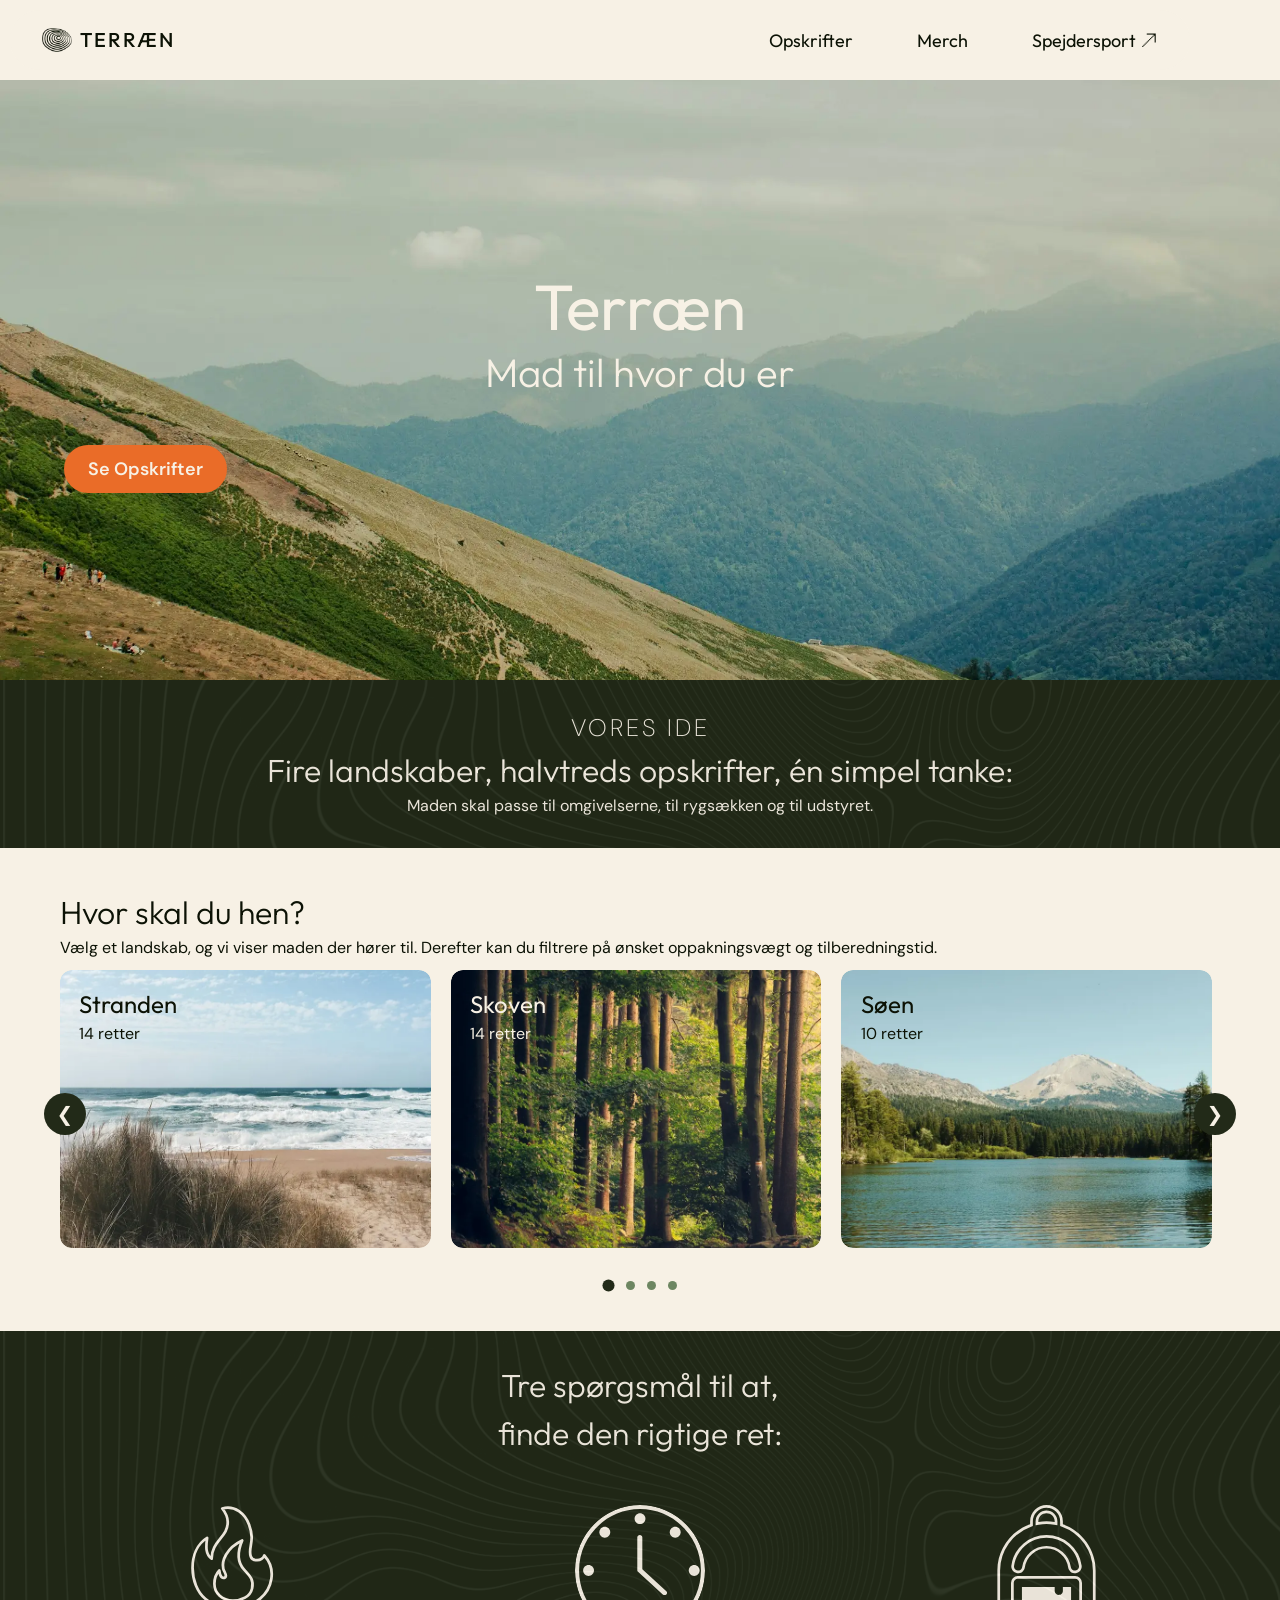
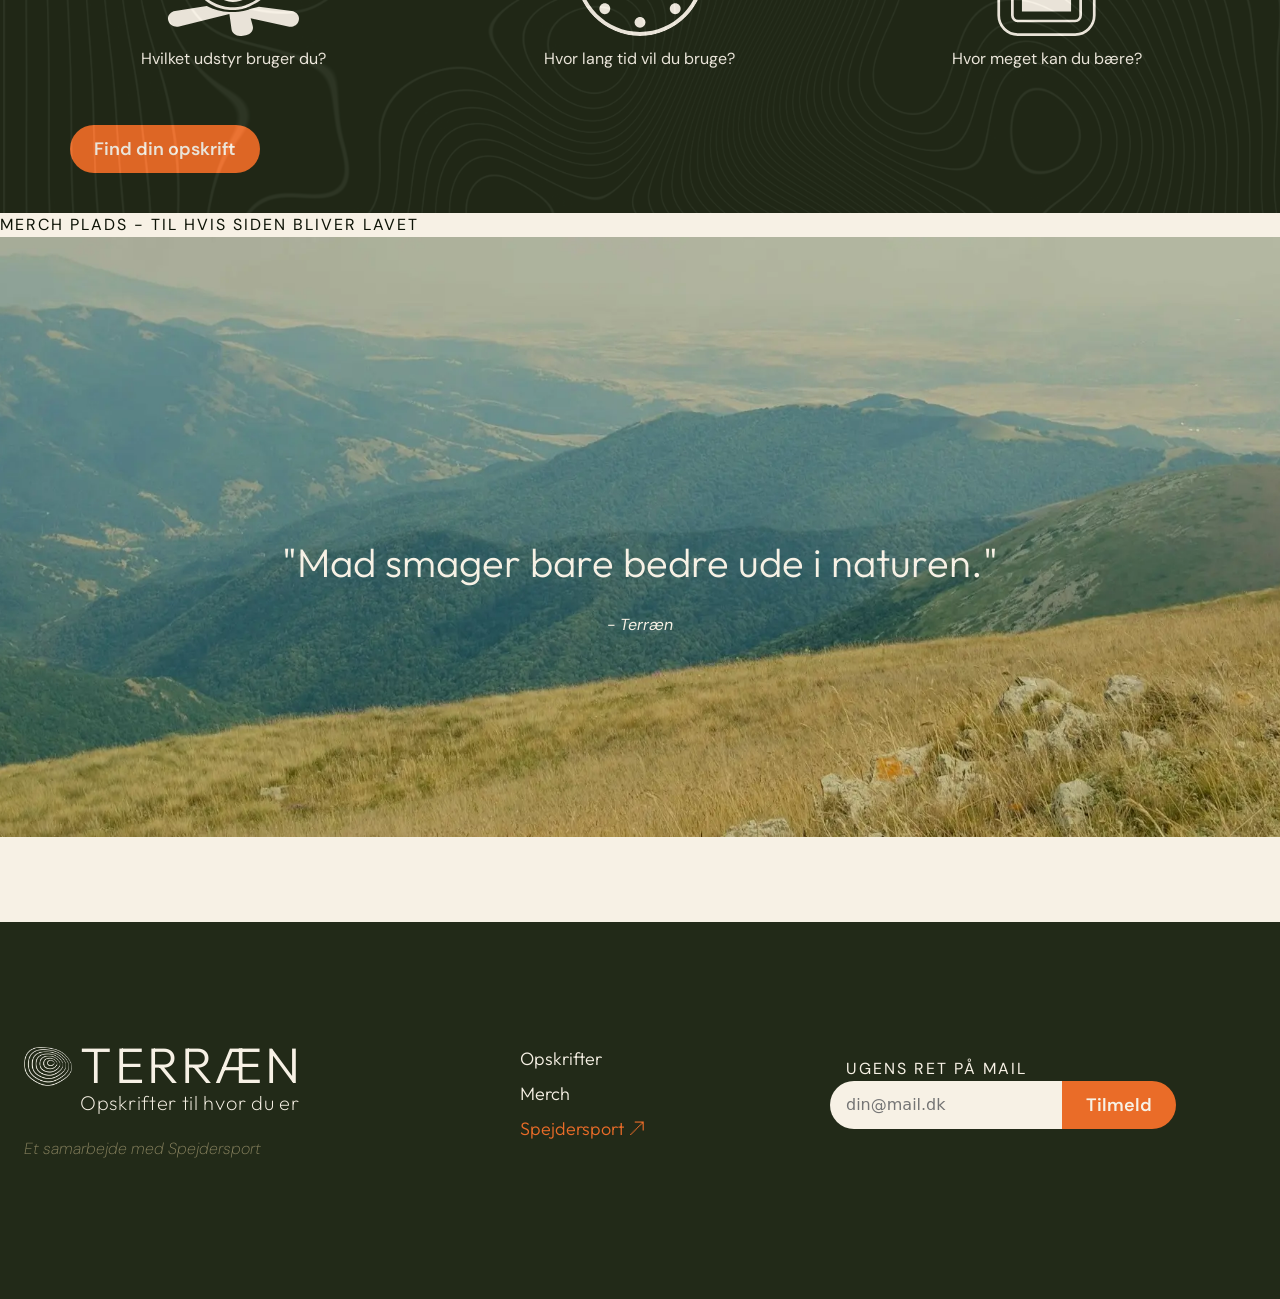
==== index.html @ 35244005 "Merge remote-tracking branch 'upstream/index_johanne' into hele-siden # Conflicts: #	index.html" ====
<!doctype html>
<html lang="da">
  <head>
    <meta charset="UTF-8" />
    <meta name="viewport" content="width=device-width, initial-scale=1.0" />
    <link rel="preconnect" href="https://fonts.googleapis.com" />
    <link rel="preconnect" href="https://fonts.gstatic.com" crossorigin />
    <link href="https://fonts.googleapis.com/css2?family=DM+Sans:ital,opsz,wght@0,9..40,100..1000;1,9..40,100..1000&family=Outfit:wght@100..900&display=swap" rel="stylesheet" />
    <link rel="stylesheet" href="css/custom.css" />
    <link rel="stylesheet" href="css/general.css" />
    <link rel="stylesheet" href="css/index.css" />
    <meta name="robots" content="noindex, nofollow" />
    <link rel="apple-touch-icon" sizes="180x180" href="favicon/apple-touch-icon.png" />
    <link rel="icon" type="image/png" sizes="32x32" href="favicon/favicon-32x32.png" />
    <link rel="icon" type="image/png" sizes="16x16" href="favicon/favicon-16x16.png" />
    <link rel="manifest" href="favicon/site.webmanifest" />
    <script src="js/generel.js" defer></script>
    <script src="js/index.js" defer></script>
    <title>Forside</title>
  </head>

  <body>
    <header>
      <nav class="headernav">
        <a href="/" class="logo">
          <img src="imgs/logo-sort.webp" alt="Logo for Terræn, en bølget spiral inspireret af et topografisk kort." />
          <p class="logo-txt">Terræn</p>
        </a>
        <button class="menuikon" aria-label="Åben mobil menu">
          <span class="toplinje"></span>
          <span class="midterlinje"></span>
          <span class="bundlinje"></span>
        </button>
        <ul class="headermenu">
          <li><span class="line"></span></li>
          <li><a class="navlink" href="productlist.html">Opskrifter</a></li>
          <li><span class="line"></span></li>
          <li><a class="navlink" href="merch.html">Merch</a></li>
          <li><span class="line"></span></li>
          <li><a class="navlink p-btm" href="https://www.spejdersport.dk/" target="_blank">Spejdersport &#129125;</a></li>
        </ul>
      </nav>
    </header>
    <main>
        <section class="hero">
            <img src="imgs/hero.webp" alt="Et billede af en masse bjerge">
            <div class="hero_text">
                <h1>Terræn</h1>
                <h2>Mad til hvor du er</h2>
                <a href="/" class="cta-btn">Se Opskrifter</a>
            </div>
        </section>

        <div class="our_idea">
            <img class="detail" src="imgs/image_61.svg" alt="et buende mønster oven på grøn farve">
            <p class="caps_thin ide">Vores ide</p>
            <h3>Fire landskaber, halvtreds opskrifter, én simpel tanke:</h3>
            <p>Maden skal passe til omgivelserne, til rygsækken og til udstyret.</p>
        </div>
        <section class="gallery_section">
            <h3>Hvor skal du hen?</h3>
            <p>Vælg et landskab, og vi viser maden der hører til. Derefter kan du filtrere på ønsket oppakningsvægt og
                tilberedningstid.
            </p>
            <div class="gallery_wrapper">
                <button class="gallery_arrow prev" aria-label="Scroll til forrige billeder">&#10094</button>
                <div class="gallery_track" id="galleryTrack">
                    <article class="gallery_card">
                        <div class="gallery_image_wrap">
                            <img src="imgs/beach.webp"
                                alt="Et billede af en sand banke med marehalm, og havet i baggrunden">
                            <div class="gallery_overlay hover beach">
                                <h4>Stranden</h4>
                                <p>14 retter <i class="right arrow"></i></p>
                                <div class="hover_text">
                                    <p>tekst der skal "poppe op"</p>
                                </div>
                            </div>
                        </div>
                    </article>

                    <article class="gallery_card">
                        <div class="gallery_image_wrap">
                            <img src="imgs/forest.webp" alt="Et billede af en lysning i en løvtæt skov">
                            <div class="gallery_overlay hover forest">
                                <h4>Skoven</h4>
                                <p>14 retter <i class="right arrow"></i></p>
                                <div class="hover_text">
                                    <p>tekst der skal "poppe op"</p>
                                </div>

                            </div>
                        </div>
                    </article>

                    <article class="gallery_card">
                        <div class="gallery_image_wrap">
                            <img src="imgs/lake.webp"
                                alt="Et billede af en sø med skov og bjerge på den modsatte søbred">
                            <div class="gallery_overlay hover">
                                <h4>Søen</h4>
                                <p>10 retter <i class="right arrow"></i></p>
                                <div class="hover_text">
                                    <p>Ro ved vandet. Morgenmad, rejer og søde stunder.</p>
                                </div>
                            </div>
                        </div>
                    </article>

                    <article class="gallery_card">
                        <div class="gallery_image_wrap">
                            <img src="imgs/mountain.webp"
                                alt="Et billede af forskellige bjergrygge og lavthængende skyer">
                            <div class="gallery_overlay hover">
                                <h4>Bjergene</h4>
                                <p class="light">14 retter <i class="right arrow"></i></p>
                                <div class="hover_text">
                                    <p>Adrenelin i højderne. Mad med god energi.</p>
                                </div>
                            </div>
                        </div>
                    </article>

                </div>
                <button class="gallery_arrow next" aria-label="Scroll til næste billede">&#10095</button>
            </div>
            <div class="gallery_dots" id="galleryDots">
                <button class="dot active" aria-label="Første position"></button>
                <button class="dot" aria-label="Anden position"></button>
                <button class="dot" aria-label="Tredje position"></button>
                <button class="dot" aria-label="Fjerde position"></button>
            </div>
        </section>

        <div class="our_idea">
            <img class="detail" src="imgs/image_61.svg" alt="et buende mønster oven på grøn farve">
            <h3>Tre spørgsmål til at,</h3>
            <h3>finde den rigtige ret:</h3>
            <div class="q_icons">
                <div>
                    <img src="imgs/fire_symbol.svg" alt="Et ikon der ligner et bål">
                    <p>Hvilket udstyr bruger du?</p>
                </div>
                <div>
                    <img src="imgs/clock_symbol.svg" alt="Et ikon der ligner et vægur">
                    <p>Hvor lang tid vil du bruge?</p>
                </div>
                <div>
                    <img src="imgs/backpack_symbol.svg" alt="Et ikon der ligner en rygsæk">
                    <p>Hvor meget kan du bære?</p>
                </div>
            </div>
            <a href="/" class="cta-btn qa">Find din opskrift</a>
        </div>
        <p class="caps">Merch plads - til hvis siden bliver lavet</p>

        <div class="citat">
            <img src="imgs/banner.webp" alt="Et billede af en bjergryg i front med flere bjergrygge i baggrunden">
            <h2>"Mad smager bare bedre ude i naturen."</h2>
            <p>- <i>Terræn</i></p>
        </div>


    </main>

    <footer>
      <nav class="footernav">
        <div class="logo">
          <img src="imgs/logo-hvid.webp" alt="Logo for Terræn, en bølget spiral inspireret af et topografisk kort." />
          <div class="logo-txt-box">
            <p class="footerlogo">Terræn</p>
            <p class="logo-txt">Opskrifter til hvor du er</p>
          </div>
          <p class="samarbejde">Et samarbejde med Spejdersport</p>
        </div>
        <ul class="footermenu">
          <li><a class="navlink" href="productlist.html">Opskrifter</a></li>
          <li><a class="navlink" href="merch.html">Merch</a></li>
          <li><a class="navlink" id="orange" href="https://www.spejdersport.dk/" target="_blank">Spejdersport &#129125;</a></li>
        </ul>
        <div class="nyhedsbrev">
          <p class="caps">Ugens ret på mail</p>
          <div class="tilmeld"><input type="email" placeholder="din@mail.dk" /><a class="cta-btn" href="#">Tilmeld</a></div>
        </div>
      </nav>
    </footer>
  </body>
</html>
---- css/custom.css ----
:root {
  --color-black: #000;
  --color-white: #fff;
  --color-light: #f7f1e5;
  --color-light300: rgba(180, 168, 125, 1);
  --color-green400: #4a6c40;
  --color-green700: #222a18;
  --color-green900: #0c1205;
  --color-orange: #ea6c28;
}
---- css/general.css ----
/**************************CSS Reset**************************/
*,
::before,
::after {
  box-sizing: border-box;
  margin: 0;
  padding: 0;
}

html {
  interpolate-size: allow-keywords;
  font-family: system-ui, sans-serif;
  line-height: 1.5;
  -webkit-font-smoothing: antialiased;
}

h1,
h2 {
  line-height: 1.25;
}

p,
li {
  text-wrap: pretty;
}

img,
svg {
  display: block;
  width: 100%;
  height: auto;
}

label {
  display: block;
}

input,
button,
textarea,
select {
  font: inherit;
  color: inherit;
  background-color: transparent;
  font-size: max(1em, 16px);
}

textarea {
  resize: none;
  min-height: 4lh;
}

legend {
  padding: 0;
}

select,
::picker(select) {
  appearance: base-select;
}
/************************ Fonts ****************************/
body {
  background-color: var(--color-light);
  color: var(--color-green900);
}
h1 {
  font-family: "Outfit";
  font-size: 64px;
  font-weight: 400;
}
h1.mobil {
  font-size: 48px;
}
h2 {
  font-family: "Outfit";
  font-size: 40px;
  font-weight: 300;
}
h2.mobil {
  font-size: 36px;
}
h3 {
  font-family: "Outfit";
  font-size: 32px;
  font-weight: 300;
}
h3.mobil {
  font-size: 24px;
}
h4 {
  font-family: "Outfit";
  font-size: 24px;
  font-weight: 400;
}
h4.mobil {
  font-size: 20px;
}
p {
  font-family: "DM Sans";
  font-size: 16px;
  font-weight: 400;
}
p.caps {
  text-transform: uppercase;
  letter-spacing: 2px;
}
p.caps_thin {
  text-transform: uppercase;
  font-weight: 200;
  letter-spacing: 3px;
}
p.logo-txt {
  font-family: "Outfit";
  font-size: 20px;
  font-weight: 500;
  text-transform: uppercase;
  letter-spacing: 2px;
}
a {
  font-family: "DM Sans";
  font-weight: 400;
  text-decoration: none;
  color: var(--color-green900);
}
a.cta-btn,
.btn {
  font-size: 18px;
  font-weight: 600;
}
a.navlink {
  font-family: "Outfit";
  font-size: 18px;
}
#orange {
  color: var(--color-orange);
}
p.footerlogo {
  font-family: "Outfit";
  font-size: 50px;
  font-weight: 300;
  text-transform: uppercase;
  letter-spacing: 3px;
  color: var(--color-light);
}
/****************************Button**************************/
.cta-btn {
  display: block;
  background-color: var(--color-orange);
  width: fit-content;
  height: 48px;
  align-content: center;
  padding-inline: 1.5rem;
  border-radius: 100px;
  color: var(--color-light);
}
.cta-btn:hover {
  background-color: var(--color-green900);
}
button {
  border: none;
}
/********************* Header & Footer ******************************/
#visiting {
  font-weight: 600;
  text-decoration: underline;
}
header {
  position: sticky;
  max-width: 1200px;
  width: 100%;
  justify-self: center;
  z-index: 99;
}
.headernav {
  display: flex;
  position: relative;
  height: 60px;
  align-items: center;
  justify-content: space-between;
  background-color: var(--color-light);
  border-radius: 500px;
  padding-inline: 1rem;
  margin: 10px;
  z-index: 99;
}
.logo {
  display: flex;
  align-items: center;
  gap: 8px;
  padding: 1rem;
  z-index: 98;
  img {
    max-width: 30px;
  }
}
.menuikon {
  padding: 1rem;
  cursor: pointer;
  z-index: 98;
}
.toplinje,
.midterlinje,
.bundlinje {
  display: block;
  width: 24px;
  height: 3px;
  margin-block: 4px;
  border-radius: 5px;
  background-color: var(--color-green900);
  transition:
    0.4s ease-out,
    color linear 0.01s;
}
.headermenu {
  list-style: none;
  display: none;
}
/* Menu Åben */
.menuikon.menuopen .toplinje {
  transform: rotate(135deg) translate(3px, -3px);
}
.menuikon.menuopen .midterlinje {
  animation: midrotation 0.3s ease-out forwards;
}
@keyframes midrotation {
  0% {
    transform: rotate(0);
  }
  50% {
    opacity: 0.5;
    display: none;
  }
  99% {
    opacity: 0;
    transform: rotate(145deg);
  }
  100% {
    display: none;
  }
}
.menuikon.menuopen .bundlinje {
  transform: rotate(225deg) translate(2px, 2px);
}
.headermenu.menuopen {
  position: absolute;
  top: 30px;
  left: 0;
  display: grid;
  background-color: var(--color-light);
  padding: 30px 0 0 0;
  width: 100%;
  padding: 3rem 1rem 1rem;
  border-bottom-left-radius: 30px;
  border-bottom-right-radius: 30px;
  .line {
    display: block;
    height: 1px;
    width: 100%;
    background-color: var(--color-light300);
  }
  a {
    display: block;
    padding: 1rem;
  }
  a.p-btm {
    padding-bottom: 200px;
  }
}
.line {
  display: none;
}
/* Footer ***************************************************/
footer {
  width: 100%;
  justify-items: center;
  background-color: var(--color-green700);
  padding-block: 65px 85px;
  margin-top: 85px;
  p.caps {
    width: 290px;
    letter-spacing: 6%;
    margin-inline: 1rem;
  }
}
.footernav {
  display: flex;
  flex-wrap: wrap;
  column-gap: 3rem;
  color: var(--color-light);
  row-gap: 3rem;
  justify-content: center;
  max-width: 1200px;
  .logo {
    position: relative;
    align-items: start;
    width: fit-content;
    max-width: 287px;
    width: 100%;
    padding: 0;
    margin: 0 1.5rem 3.5rem;
    img {
      max-width: 48px;
      margin-top: 20px;
    }
    p.samarbejde {
      position: absolute;
      top: 110px;
      font-style: italic;
      color: var(--color-light300);
      font-weight: 200;
      letter-spacing: 11%;
      opacity: 0.7;
    }
  }
}
.logo-txt-box {
  display: grid;
  p.logo-txt {
    line-height: 1px;
    font-size: 20px;
    font-weight: 200;
    text-transform: none;
    letter-spacing: 0.7px;
  }
}
.footermenu {
  list-style: none;
  padding-inline: 1.5rem;
  align-content: center;
  width: 320px;
  a.navlink {
    display: block;
    color: var(--color-light);
    font-weight: 300;
    padding-block: 0.25rem;
  }
}
.nyhedsbrev {
  color: var(--color-light);
  width: 100%;
  justify-items: center;
  align-content: center;
}
.tilmeld {
  display: flex;
  input {
    border: none;
    color: var(--color-green900);
    background-color: var(--color-light);
    padding: 0.5rem 1rem;
    border-top-left-radius: 50px;
    border-bottom-left-radius: 50px;
  }
  input:focus-visible {
    outline: none;
  }
  a.cta-btn {
    border-top-left-radius: 0;
    border-bottom-left-radius: 0;
  }
}
/* Desktop */
@media (min-width: 600px) {
  .footernav {
    row-gap: 5rem;
  }
  .footermenu,
  .nyhedsbrev {
    width: fit-content;
  }
  .nyhedsbrev {
    margin-right: 1.5rem;
  }
}
@media (min-width: 845px) {
  .menuikon {
    display: none;
  }
  .headermenu {
    display: flex;
    gap: 2rem;
    padding-right: 1rem;
  }
}
@media (min-width: 948px) {
  footer {
    padding-block: 105px 140px;
  }
  .footernav {
    column-gap: 0;
    justify-content: space-between;
    width: 100%;
  }
}
---- css/index.css ----
/*
Mini guide, bare slet dette hvis det er irrelevant for dig

Farve variabler:
Eggwhite: var(--color-light);  (Den vi bruger som hvid)
Grøn: var(--color-green400);
Mørkegrøn: var(--color-green700);
Sortgrøn: var(--color-green900);  (Den vi bruger som sort)
CTA-Orange: var(--color-orange);

Just in case;
Hvid: var(--color-white);
Sort: var(--color-black);
*/
/* -------------------------------------------------------------- */

/* Generelt (mobile) */
.hero {
  position: relative;
  width: 100%;
  height: 600px;
  overflow: hidden;
}
.hero img {
  width: 100%;
  height: 100%;
  object-fit: cover;
  display: block;
}
.hero_text {
  position: absolute;
  top: 50%;
  left: 50%;
  transform: translate(-50%, -50%);
  text-align: center;
  place-items: center;
  color: var(--color-light);
  width: 90%;
  h2 {
    margin-bottom: 3rem;
  }
}

.our_idea {
  position: relative;
  overflow: hidden;
  background-color: var(--color-green700);
  color: var(--color-light);
  text-align: center;
  padding: 30px 70px;
  place-items: center;
  h3 {
    z-index: 3;
  }
  p {
    z-index: 3;
  }
}
.detail {
  position: absolute;
  width: 100%;
  object-fit: cover;
  opacity: 11%;
  inset: 0;
  pointer-events: none;
  z-index: 0;
}
/* .arrow {
  border: solid var(--color-green900);
  border-width: 0 3px 3px 0;
  display: inline-block;
  padding: 3px;
}
.right {
  transform: rotate(-45deg);
  -webkit-transform: rotate(-45deg);
} */
.q_icons {
  display: grid;
  grid-template-columns: 1fr 1fr 1fr;
  gap: 20px;
  padding-top: 3rem;
  padding-bottom: 3.4rem;
  /* align-items: center; */
  img {
    width: 60%;
    margin-inline: auto;
    margin-bottom: 7px;
  }
}
.qa {
  margin-bottom: 10px;
}

.ide {
  font-size: 24px;
}
.citat {
  position: relative;
  height: 600px;
}
.citat img {
  width: 100%;
  height: 100%;
  object-fit: cover;
}
.citat h2,
.citat p {
  position: absolute;
  left: 50%;
  transform: translateX(-50%);
  width: 80%;
  color: var(--color-light);
  text-align: center;
  z-index: 1;
}
.citat h2 {
  bottom: 230px;
}
.citat p {
  bottom: 180px;
}
.hover_text {
  margin-top: 160px;
  padding-block: 10px;
  padding-left: 8px;
  background-color: rgba(128, 128, 128, 0.75);
  color: var(--color-light);
}
/* Galleri banner */
.gallery_section {
  max-width: 1200px;
  margin: 0 auto;
  padding: 40px 20px;
}
.gallery_wrapper {
  position: relative;
  display: flex;
  align-items: center;
}
.gallery_track {
  display: flex;
  gap: 20px;
  overflow-x: auto; /*tilføjer en relativt simpel horisontal scrollbar til hvis man har en række af ting man vil bladre igennem*/
  scroll-behavior: smooth; /*gør så det ikke bare hopper fra billede til billede*/
  scroll-snap-type: x mandatory; /*x - effekten sidder på x-aksen. mandatory - bevæger sig automatisk til et "snap point" efter scroll er færdig udført*/
  scrollbar-width: none; /*gemmer scrollbaren, men funktionen er stadig brugbar*/
  width: 100%;
  padding: 10px 4px 20px;
}
.gallery_track::-webkit-scrollbar {
  display: none;
}
.gallery_card {
  flex: 0 0 calc((100% - 40px) / 3); /*bruges til at bestemme om et flex'et item kan vokse eller mindskes i en flex container - brugbart til karuseller der viser flere billeder på én gang*/
  min-width: 0;
  position: relative;
  scroll-snap-align: start;
  overflow: hidden;
  border-radius: 12px;
}
.gallery_card img {
  display: block;
  width: 100%;
  aspect-ratio: 4/3;
  object-fit: cover;
  transition: transform 0.3s ease;
}
.gallery_image_wrap {
  position: relative;
  overflow: hidden;
  border-radius: 12px;
}
.gallery_overlay {
  position: absolute;
  display: flex;
  flex-direction: column;
  justify-content: flex-start;
  padding: 1rem 1.2rem;
  color: var(--color-green900);
  z-index: 1;
  inset: 0;
}
.gallery_overlay.forest {
  color: var(--color-light);
}
/* .light {
  color: var(--color-light);
} */
.gallery_arrow {
  display: grid;
  place-items: center;
  position: absolute;
  z-index: 2;
  top: 50%;
  transform: translateY(-50%);
  width: 42px;
  height: 42px;
  border: none;
  border-radius: 50%;
  background-color: var(--color-green700);
  color: var(--color-light);
  font-size: 20px;
  cursor: pointer;
}
.gallery_arrow:hover {
  background-color: var(--color-green900);
}
.gallery_arrow.prev {
  left: -16px;
}
.gallery_arrow.next {
  right: -16px;
}
.gallery_arrow:focus-visible {
  outline: 3px solid var(--color-green700);
  outline-offset: 3px;
}
.gallery_dots {
  display: flex;
  justify-content: center;
  align-items: center;
  gap: 12px;
  margin-top: 12px;
}
.gallery_dots .dot {
  width: 9px;
  height: 9px;
  padding: 0;
  opacity: 0.8;
  border: none;
  border-radius: 50%;
  background: var(--color-green400);
  cursor: pointer;
  transition:
    background 0.3s ease,
    transform 0.3s ease;
}
.gallery_dots .dot.active {
  background: var(--color-green700);
  transform: scale(1.1);
  opacity: 1;
  height: 11px;
  width: 11px;
}
.gallery_dots .dot:hover {
  background: var(--color-green900);
}

@media (max-width: 800px) {
  .gallery_card {
    flex: 0 0 100%;
  }
  .gallery_arrow {
    width: 36px;
    height: 36px;
  }
}

/* Desktop */
@media (min-width: 800px) {
  .citat h2,
  .citat p {
    position: absolute;
    left: 50%;
    transform: translateX(-50%);
    color: var(--color-light);
    text-align: center;
    z-index: 1;
  }
  .citat h2 {
    bottom: 250px;
  }
  .citat p {
    bottom: 200px;
  }
  .hover_text {
    visibility: hidden;
  }
  .gallery_card:hover img {
    transform: scale(1.02);
    filter: blur(1px) grayscale(50%) brightness(50%);
  }
  .gallery_card:hover {
    .hover_text {
      visibility: visible;
      margin-top: 30px;
      padding-left: 0%;
      background-color: rgba(128, 128, 128, 0);
    }
    .hover {
      color: var(--color-light);
    }
  }
  .q_icons {
    gap: 80px;
    img {
      width: 40%;
      margin-bottom: 11px;
    }
  }
  .detail {
    opacity: 5%;
    width: 120%;
  }
}
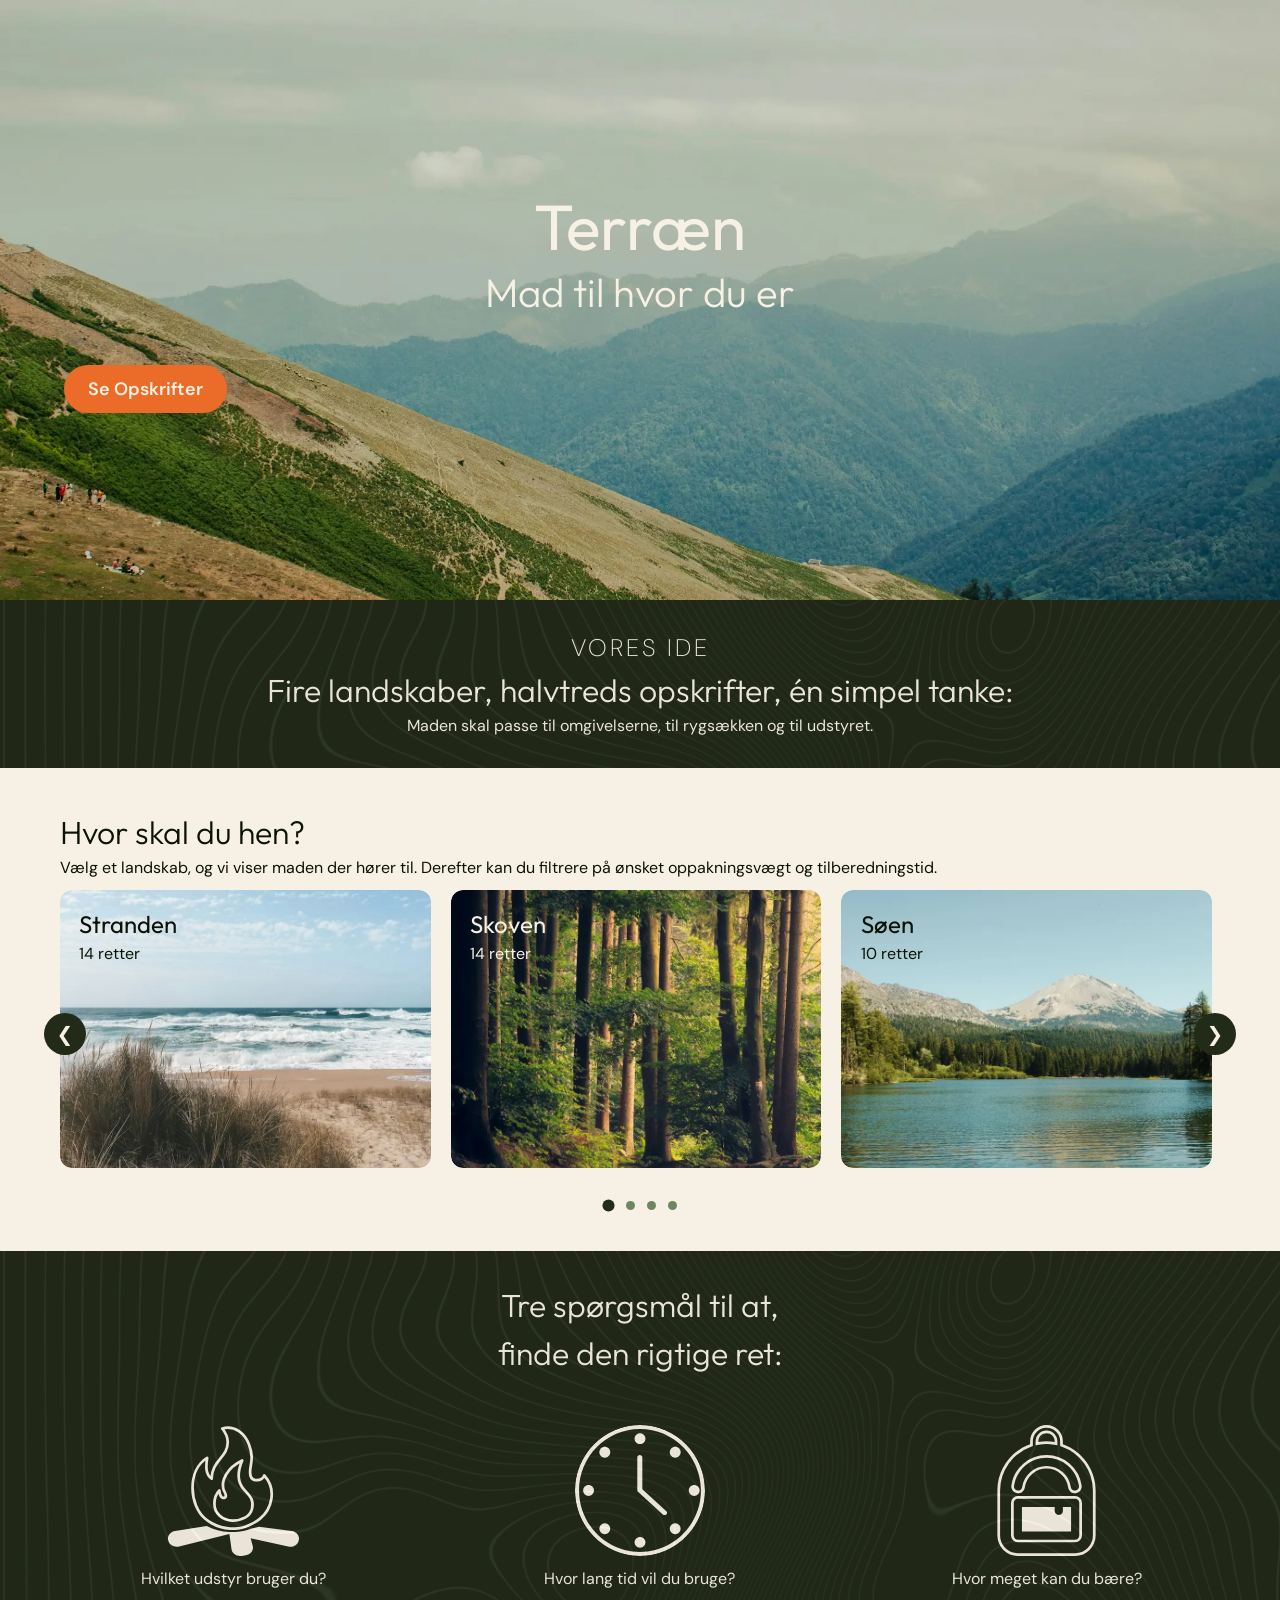
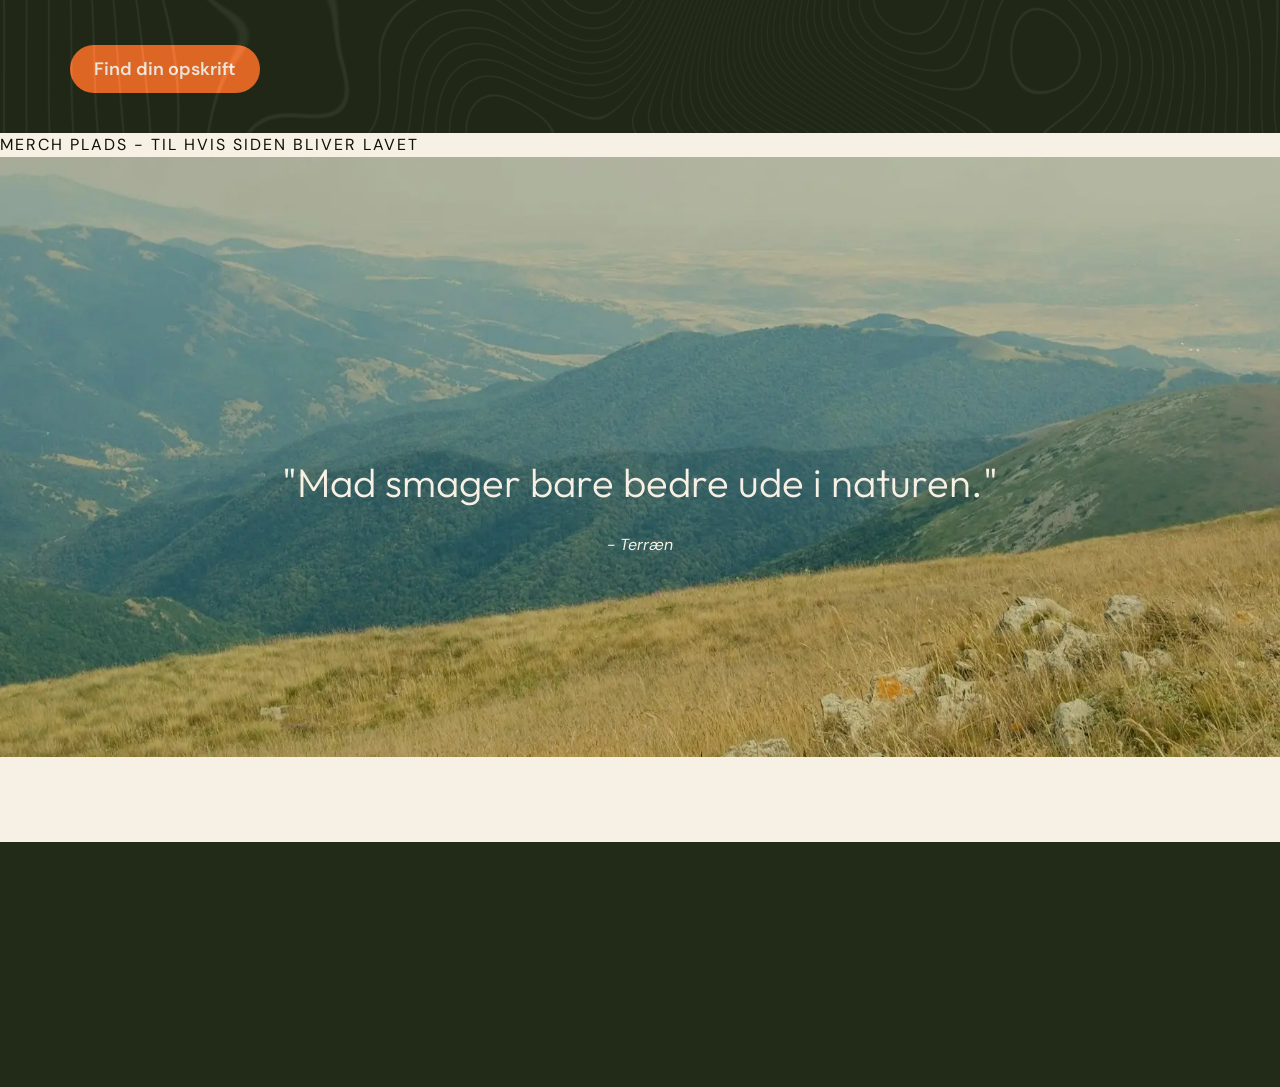
==== commit 0bab39ee: "Add cursor pointer to gallery cards and update hover text descriptions" ====
--- a/index.html
+++ b/index.html
@@ -1,46 +1,25 @@
-<!doctype html>
+<!DOCTYPE html>
 <html lang="da">
-  <head>
-    <meta charset="UTF-8" />
-    <meta name="viewport" content="width=device-width, initial-scale=1.0" />
-    <link rel="preconnect" href="https://fonts.googleapis.com" />
-    <link rel="preconnect" href="https://fonts.gstatic.com" crossorigin />
-    <link href="https://fonts.googleapis.com/css2?family=DM+Sans:ital,opsz,wght@0,9..40,100..1000;1,9..40,100..1000&family=Outfit:wght@100..900&display=swap" rel="stylesheet" />
-    <link rel="stylesheet" href="css/custom.css" />
-    <link rel="stylesheet" href="css/general.css" />
-    <link rel="stylesheet" href="css/index.css" />
-    <meta name="robots" content="noindex, nofollow" />
-    <link rel="apple-touch-icon" sizes="180x180" href="favicon/apple-touch-icon.png" />
-    <link rel="icon" type="image/png" sizes="32x32" href="favicon/favicon-32x32.png" />
-    <link rel="icon" type="image/png" sizes="16x16" href="favicon/favicon-16x16.png" />
-    <link rel="manifest" href="favicon/site.webmanifest" />
-    <script src="js/generel.js" defer></script>
+
+<head>
+    <meta charset="UTF-8">
+    <meta name="viewport" content="width=device-width, initial-scale=1.0">
+    <link rel="preconnect" href="https://fonts.googleapis.com">
+    <link rel="preconnect" href="https://fonts.gstatic.com" crossorigin>
+    <link
+        href="https://fonts.googleapis.com/css2?family=DM+Sans:ital,opsz,wght@0,9..40,100..1000;1,9..40,100..1000&family=Outfit:wght@100..900&display=swap"
+        rel="stylesheet">
+    <link rel="stylesheet" href="css/custom.css">
+    <link rel="stylesheet" href="css/general.css">
+    <link rel="stylesheet" href="css/index.css">
+    <meta name="robots" content="noindex, nofollow">
     <script src="js/index.js" defer></script>
     <title>Forside</title>
-  </head>
+</head>
 
-  <body>
-    <header>
-      <nav class="headernav">
-        <a href="/" class="logo">
-          <img src="imgs/logo-sort.webp" alt="Logo for Terræn, en bølget spiral inspireret af et topografisk kort." />
-          <p class="logo-txt">Terræn</p>
-        </a>
-        <button class="menuikon" aria-label="Åben mobil menu">
-          <span class="toplinje"></span>
-          <span class="midterlinje"></span>
-          <span class="bundlinje"></span>
-        </button>
-        <ul class="headermenu">
-          <li><span class="line"></span></li>
-          <li><a class="navlink" href="productlist.html">Opskrifter</a></li>
-          <li><span class="line"></span></li>
-          <li><a class="navlink" href="merch.html">Merch</a></li>
-          <li><span class="line"></span></li>
-          <li><a class="navlink p-btm" href="https://www.spejdersport.dk/" target="_blank">Spejdersport &#129125;</a></li>
-        </ul>
-      </nav>
-    </header>
+<body>
+    <header></header>
+
     <main>
         <section class="hero">
             <img src="imgs/hero.webp" alt="Et billede af en masse bjerge">
@@ -73,7 +52,7 @@
                                 <h4>Stranden</h4>
                                 <p>14 retter <i class="right arrow"></i></p>
                                 <div class="hover_text">
-                                    <p>tekst der skal "poppe op"</p>
+                                    <p>Lyden af vinden, smagen af havet.</p>
                                 </div>
                             </div>
                         </div>
@@ -86,7 +65,7 @@
                                 <h4>Skoven</h4>
                                 <p>14 retter <i class="right arrow"></i></p>
                                 <div class="hover_text">
-                                    <p>tekst der skal "poppe op"</p>
+                                    <p>Fugle, sol, skygge og duften af bål.</p>
                                 </div>
 
                             </div>
@@ -163,26 +142,7 @@
 
     </main>
 
-    <footer>
-      <nav class="footernav">
-        <div class="logo">
-          <img src="imgs/logo-hvid.webp" alt="Logo for Terræn, en bølget spiral inspireret af et topografisk kort." />
-          <div class="logo-txt-box">
-            <p class="footerlogo">Terræn</p>
-            <p class="logo-txt">Opskrifter til hvor du er</p>
-          </div>
-          <p class="samarbejde">Et samarbejde med Spejdersport</p>
-        </div>
-        <ul class="footermenu">
-          <li><a class="navlink" href="productlist.html">Opskrifter</a></li>
-          <li><a class="navlink" href="merch.html">Merch</a></li>
-          <li><a class="navlink" id="orange" href="https://www.spejdersport.dk/" target="_blank">Spejdersport &#129125;</a></li>
-        </ul>
-        <div class="nyhedsbrev">
-          <p class="caps">Ugens ret på mail</p>
-          <div class="tilmeld"><input type="email" placeholder="din@mail.dk" /><a class="cta-btn" href="#">Tilmeld</a></div>
-        </div>
-      </nav>
-    </footer>
-  </body>
-</html>
+    <footer></footer>
+</body>
+
+</html>
--- a/css/index.css
+++ b/css/index.css
@@ -158,6 +158,7 @@
   scroll-snap-align: start;
   overflow: hidden;
   border-radius: 12px;
+  cursor: pointer;
 }
 .gallery_card img {
   display: block;
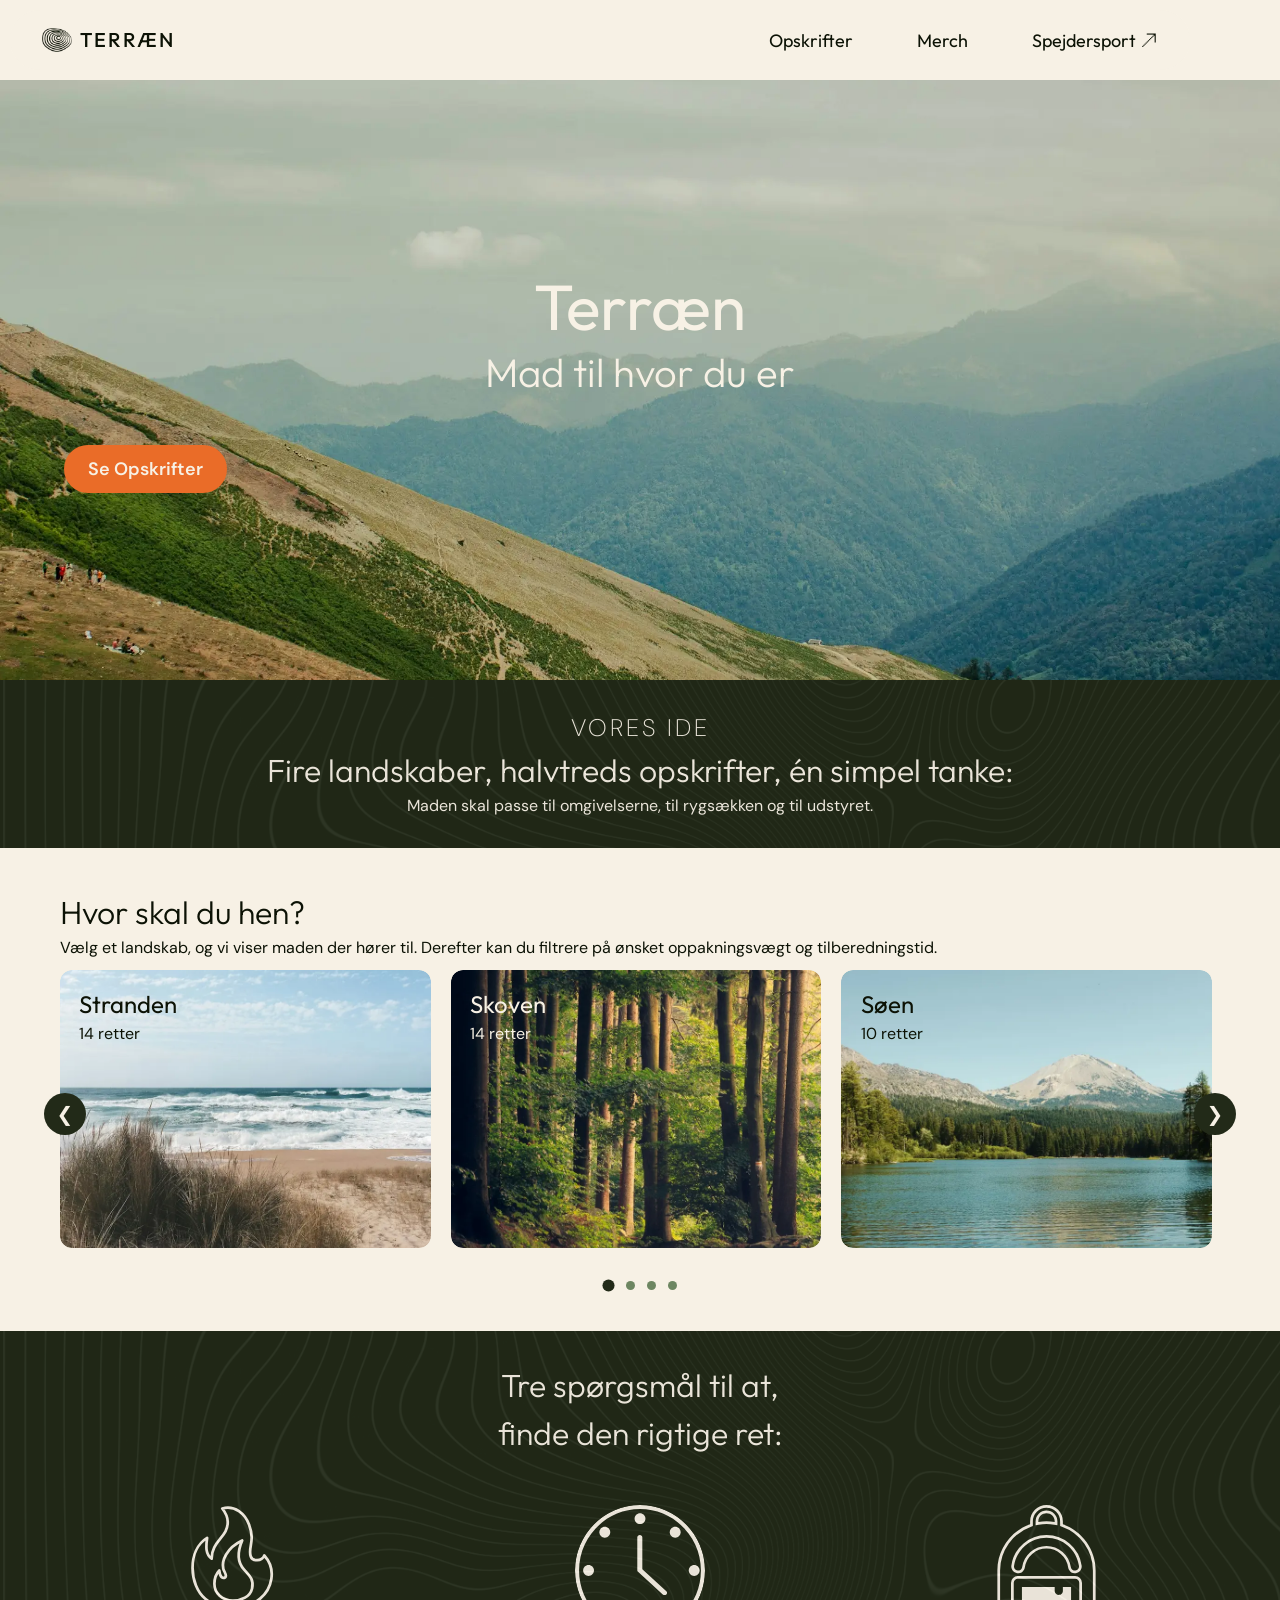
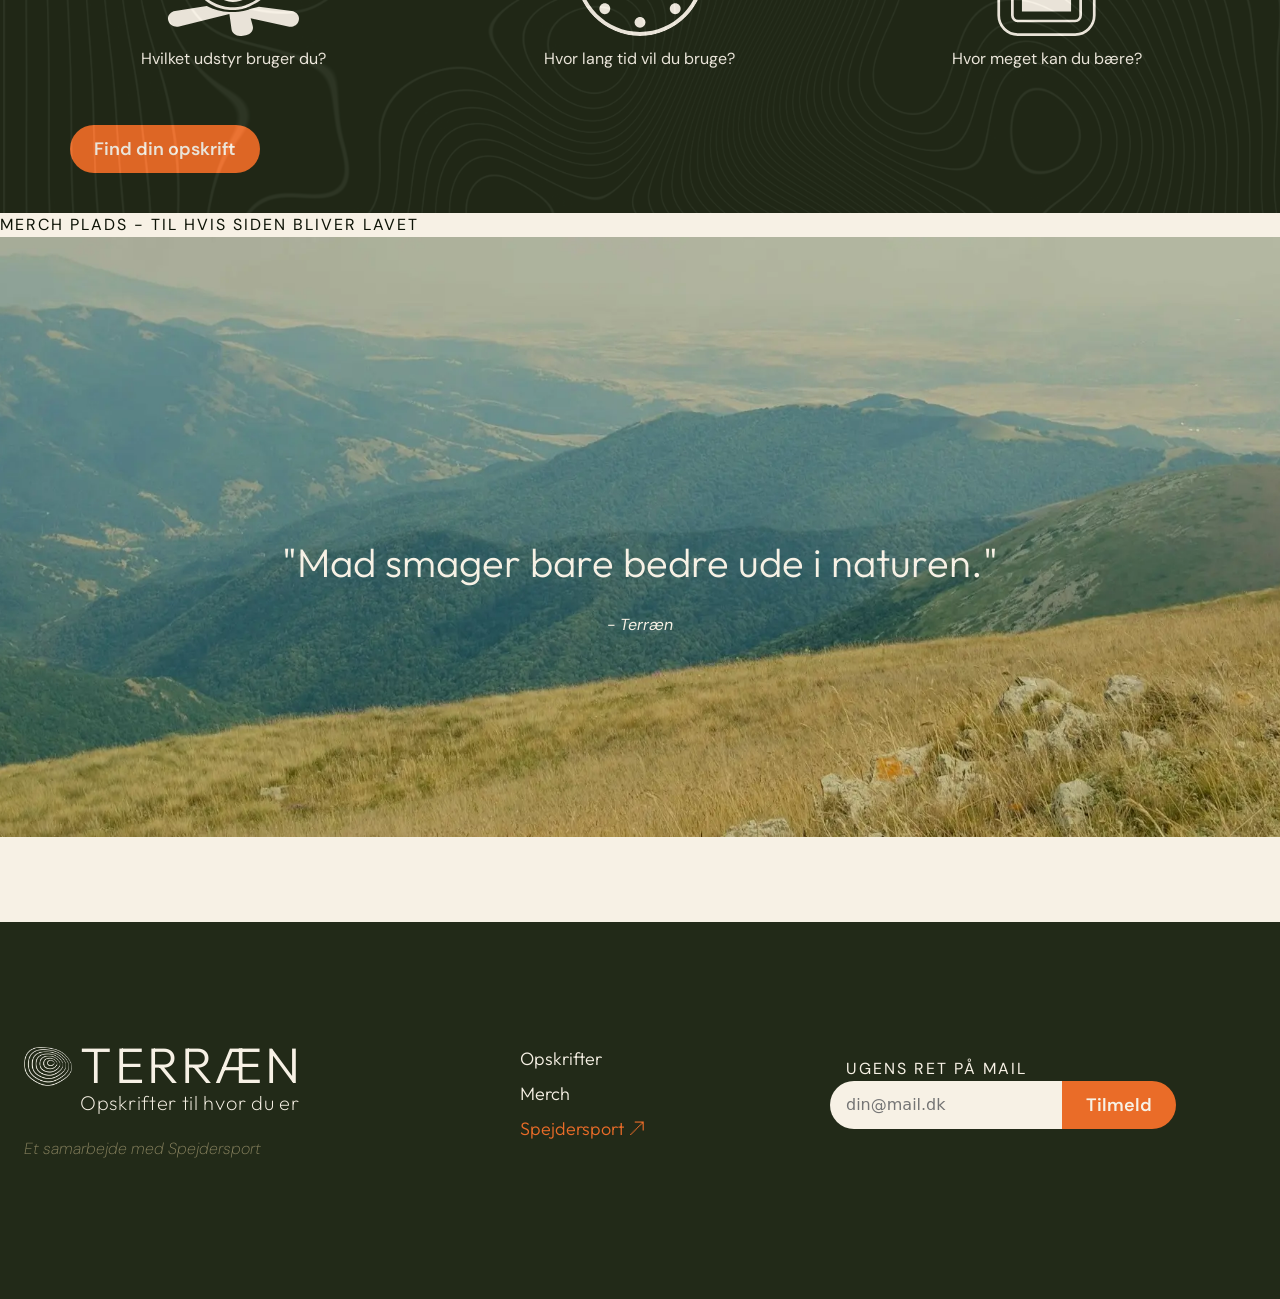
==== commit 532cb46b: "Merge pull request #3 from EatWild/index_johanne Index johanne" ====
--- a/index.html
+++ b/index.html
@@ -1,25 +1,46 @@
-<!DOCTYPE html>
+<!doctype html>
 <html lang="da">
-
-<head>
-    <meta charset="UTF-8">
-    <meta name="viewport" content="width=device-width, initial-scale=1.0">
-    <link rel="preconnect" href="https://fonts.googleapis.com">
-    <link rel="preconnect" href="https://fonts.gstatic.com" crossorigin>
-    <link
-        href="https://fonts.googleapis.com/css2?family=DM+Sans:ital,opsz,wght@0,9..40,100..1000;1,9..40,100..1000&family=Outfit:wght@100..900&display=swap"
-        rel="stylesheet">
-    <link rel="stylesheet" href="css/custom.css">
-    <link rel="stylesheet" href="css/general.css">
-    <link rel="stylesheet" href="css/index.css">
-    <meta name="robots" content="noindex, nofollow">
+  <head>
+    <meta charset="UTF-8" />
+    <meta name="viewport" content="width=device-width, initial-scale=1.0" />
+    <link rel="preconnect" href="https://fonts.googleapis.com" />
+    <link rel="preconnect" href="https://fonts.gstatic.com" crossorigin />
+    <link href="https://fonts.googleapis.com/css2?family=DM+Sans:ital,opsz,wght@0,9..40,100..1000;1,9..40,100..1000&family=Outfit:wght@100..900&display=swap" rel="stylesheet" />
+    <link rel="stylesheet" href="css/custom.css" />
+    <link rel="stylesheet" href="css/general.css" />
+    <link rel="stylesheet" href="css/index.css" />
+    <meta name="robots" content="noindex, nofollow" />
+    <link rel="apple-touch-icon" sizes="180x180" href="favicon/apple-touch-icon.png" />
+    <link rel="icon" type="image/png" sizes="32x32" href="favicon/favicon-32x32.png" />
+    <link rel="icon" type="image/png" sizes="16x16" href="favicon/favicon-16x16.png" />
+    <link rel="manifest" href="favicon/site.webmanifest" />
+    <script src="js/generel.js" defer></script>
     <script src="js/index.js" defer></script>
     <title>Forside</title>
-</head>
+  </head>
 
-<body>
-    <header></header>
-
+  <body>
+    <header>
+      <nav class="headernav">
+        <a href="/" class="logo">
+          <img src="imgs/logo-sort.webp" alt="Logo for Terræn, en bølget spiral inspireret af et topografisk kort." />
+          <p class="logo-txt">Terræn</p>
+        </a>
+        <button class="menuikon" aria-label="Åben mobil menu">
+          <span class="toplinje"></span>
+          <span class="midterlinje"></span>
+          <span class="bundlinje"></span>
+        </button>
+        <ul class="headermenu">
+          <li><span class="line"></span></li>
+          <li><a class="navlink" href="productlist.html">Opskrifter</a></li>
+          <li><span class="line"></span></li>
+          <li><a class="navlink" href="merch.html">Merch</a></li>
+          <li><span class="line"></span></li>
+          <li><a class="navlink p-btm" href="https://www.spejdersport.dk/" target="_blank">Spejdersport &#129125;</a></li>
+        </ul>
+      </nav>
+    </header>
     <main>
         <section class="hero">
             <img src="imgs/hero.webp" alt="Et billede af en masse bjerge">
@@ -142,7 +163,26 @@
 
     </main>
 
-    <footer></footer>
-</body>
-
-</html>+    <footer>
+      <nav class="footernav">
+        <div class="logo">
+          <img src="imgs/logo-hvid.webp" alt="Logo for Terræn, en bølget spiral inspireret af et topografisk kort." />
+          <div class="logo-txt-box">
+            <p class="footerlogo">Terræn</p>
+            <p class="logo-txt">Opskrifter til hvor du er</p>
+          </div>
+          <p class="samarbejde">Et samarbejde med Spejdersport</p>
+        </div>
+        <ul class="footermenu">
+          <li><a class="navlink" href="productlist.html">Opskrifter</a></li>
+          <li><a class="navlink" href="merch.html">Merch</a></li>
+          <li><a class="navlink" id="orange" href="https://www.spejdersport.dk/" target="_blank">Spejdersport &#129125;</a></li>
+        </ul>
+        <div class="nyhedsbrev">
+          <p class="caps">Ugens ret på mail</p>
+          <div class="tilmeld"><input type="email" placeholder="din@mail.dk" /><a class="cta-btn" href="#">Tilmeld</a></div>
+        </div>
+      </nav>
+    </footer>
+  </body>
+</html>
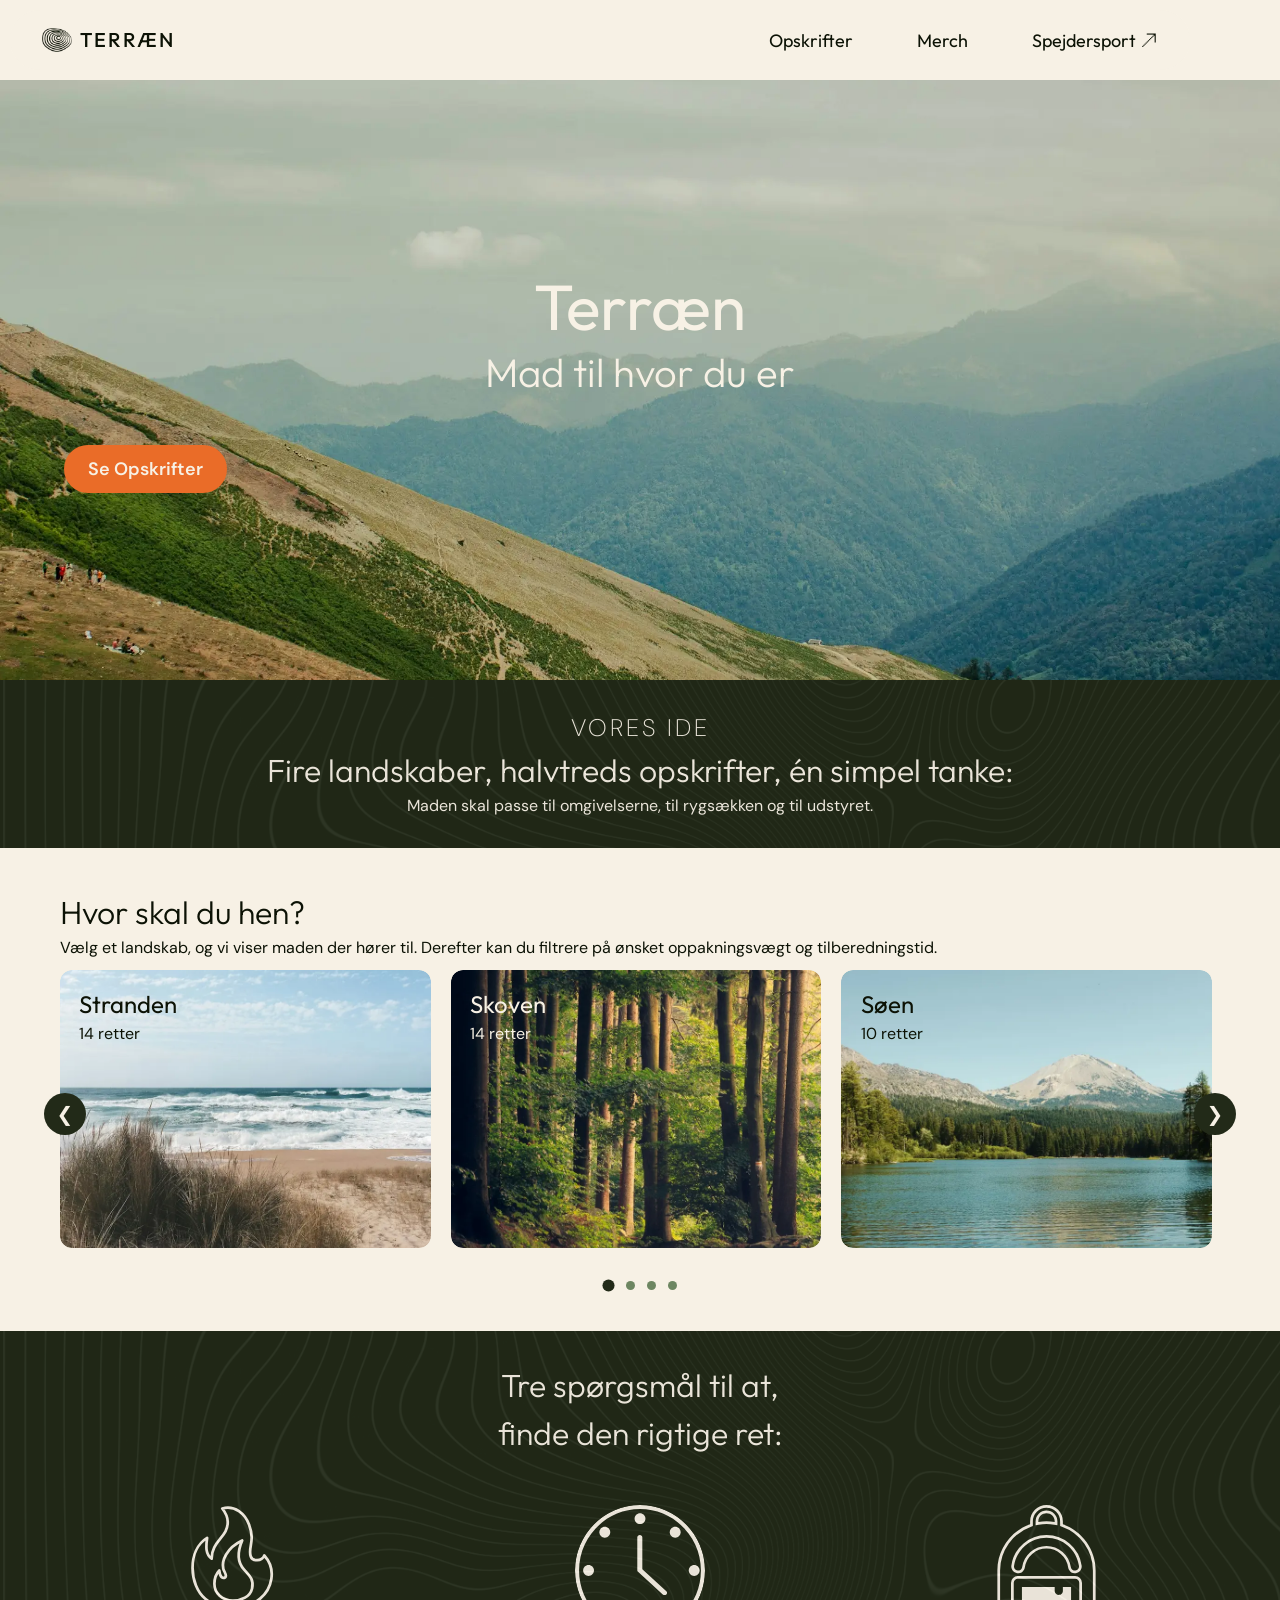
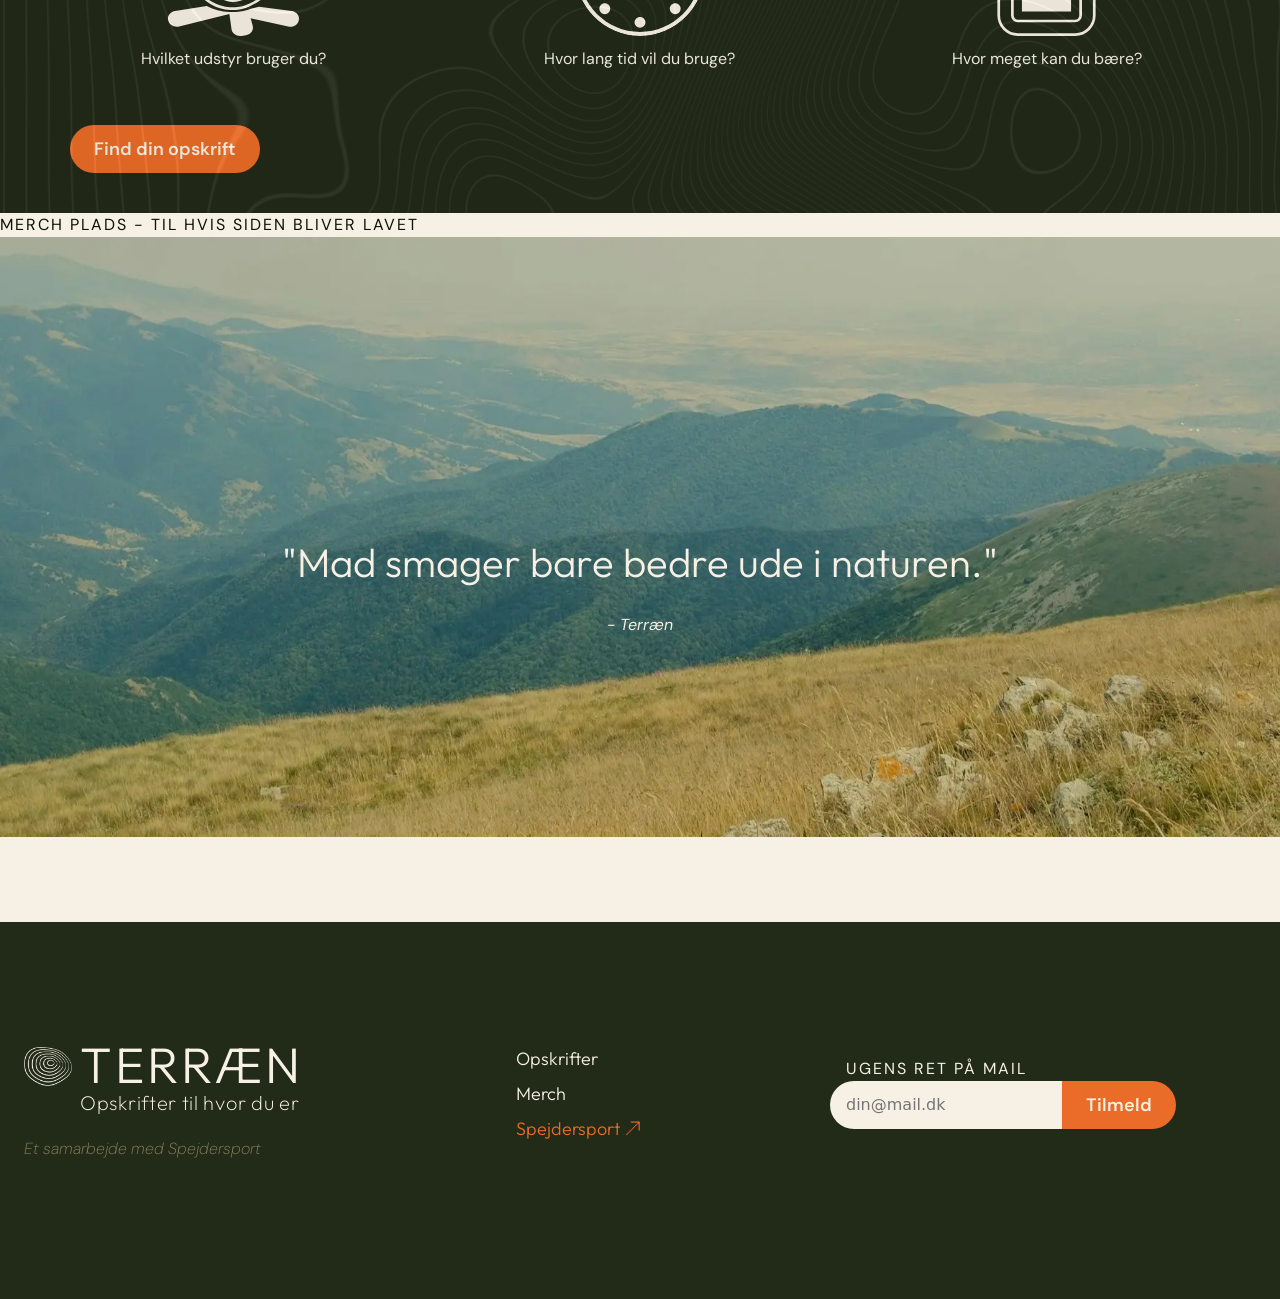
==== commit dead9d07: "fixet links til forsiden i header+footer" ====
--- a/index.html
+++ b/index.html
@@ -1,11 +1,14 @@
 <!doctype html>
 <html lang="da">
-  <head>
+
+<head>
     <meta charset="UTF-8" />
     <meta name="viewport" content="width=device-width, initial-scale=1.0" />
     <link rel="preconnect" href="https://fonts.googleapis.com" />
     <link rel="preconnect" href="https://fonts.gstatic.com" crossorigin />
-    <link href="https://fonts.googleapis.com/css2?family=DM+Sans:ital,opsz,wght@0,9..40,100..1000;1,9..40,100..1000&family=Outfit:wght@100..900&display=swap" rel="stylesheet" />
+    <link
+        href="https://fonts.googleapis.com/css2?family=DM+Sans:ital,opsz,wght@0,9..40,100..1000;1,9..40,100..1000&family=Outfit:wght@100..900&display=swap"
+        rel="stylesheet" />
     <link rel="stylesheet" href="css/custom.css" />
     <link rel="stylesheet" href="css/general.css" />
     <link rel="stylesheet" href="css/index.css" />
@@ -17,29 +20,31 @@
     <script src="js/generel.js" defer></script>
     <script src="js/index.js" defer></script>
     <title>Forside</title>
-  </head>
+</head>
 
-  <body>
+<body>
     <header>
-      <nav class="headernav">
-        <a href="/" class="logo">
-          <img src="imgs/logo-sort.webp" alt="Logo for Terræn, en bølget spiral inspireret af et topografisk kort." />
-          <p class="logo-txt">Terræn</p>
-        </a>
-        <button class="menuikon" aria-label="Åben mobil menu">
-          <span class="toplinje"></span>
-          <span class="midterlinje"></span>
-          <span class="bundlinje"></span>
-        </button>
-        <ul class="headermenu">
-          <li><span class="line"></span></li>
-          <li><a class="navlink" href="productlist.html">Opskrifter</a></li>
-          <li><span class="line"></span></li>
-          <li><a class="navlink" href="merch.html">Merch</a></li>
-          <li><span class="line"></span></li>
-          <li><a class="navlink p-btm" href="https://www.spejdersport.dk/" target="_blank">Spejdersport &#129125;</a></li>
-        </ul>
-      </nav>
+        <nav class="headernav">
+            <a href="index.html" class="logo">
+                <img src="imgs/logo-sort.webp"
+                    alt="Logo for Terræn, en bølget spiral inspireret af et topografisk kort." />
+                <p class="logo-txt">Terræn</p>
+            </a>
+            <button class="menuikon" aria-label="Åben mobil menu">
+                <span class="toplinje"></span>
+                <span class="midterlinje"></span>
+                <span class="bundlinje"></span>
+            </button>
+            <ul class="headermenu">
+                <li><span class="line"></span></li>
+                <li><a class="navlink" href="productlist.html">Opskrifter</a></li>
+                <li><span class="line"></span></li>
+                <li><a class="navlink" href="merch.html">Merch</a></li>
+                <li><span class="line"></span></li>
+                <li><a class="navlink p-btm" href="https://www.spejdersport.dk/" target="_blank">Spejdersport
+                        &#129125;</a></li>
+            </ul>
+        </nav>
     </header>
     <main>
         <section class="hero">
@@ -164,25 +169,31 @@
     </main>
 
     <footer>
-      <nav class="footernav">
-        <div class="logo">
-          <img src="imgs/logo-hvid.webp" alt="Logo for Terræn, en bølget spiral inspireret af et topografisk kort." />
-          <div class="logo-txt-box">
-            <p class="footerlogo">Terræn</p>
-            <p class="logo-txt">Opskrifter til hvor du er</p>
-          </div>
-          <p class="samarbejde">Et samarbejde med Spejdersport</p>
-        </div>
-        <ul class="footermenu">
-          <li><a class="navlink" href="productlist.html">Opskrifter</a></li>
-          <li><a class="navlink" href="merch.html">Merch</a></li>
-          <li><a class="navlink" id="orange" href="https://www.spejdersport.dk/" target="_blank">Spejdersport &#129125;</a></li>
-        </ul>
-        <div class="nyhedsbrev">
-          <p class="caps">Ugens ret på mail</p>
-          <div class="tilmeld"><input type="email" placeholder="din@mail.dk" /><a class="cta-btn" href="#">Tilmeld</a></div>
-        </div>
-      </nav>
+        <nav class="footernav">
+            <a class="logo-link" href="index.html">
+                <div class="logo">
+                    <img src="imgs/logo-hvid.webp"
+                        alt="Logo for Terræn, en bølget spiral inspireret af et topografisk kort." />
+                    <div class="logo-txt-box">
+                        <p class="footerlogo">Terræn</p>
+                        <p class="logo-txt">Opskrifter til hvor du er</p>
+                    </div>
+                    <p class="samarbejde">Et samarbejde med Spejdersport</p>
+                </div>
+            </a>
+            <ul class="footermenu">
+                <li><a class="navlink" href="productlist.html">Opskrifter</a></li>
+                <li><a class="navlink" href="merch.html">Merch</a></li>
+                <li><a class="navlink" id="orange" href="https://www.spejdersport.dk/" target="_blank">Spejdersport
+                        &#129125;</a></li>
+            </ul>
+            <div class="nyhedsbrev">
+                <p class="caps">Ugens ret på mail</p>
+                <div class="tilmeld"><input type="email" placeholder="din@mail.dk" /><a class="cta-btn"
+                        href="#">Tilmeld</a></div>
+            </div>
+        </nav>
     </footer>
-  </body>
-</html>
+</body>
+
+</html>
--- a/css/general.css
+++ b/css/general.css
@@ -313,6 +313,9 @@
     }
   }
 }
+a.logo-link {
+  color: var(--color-light);
+}
 .logo-txt-box {
   display: grid;
   p.logo-txt {
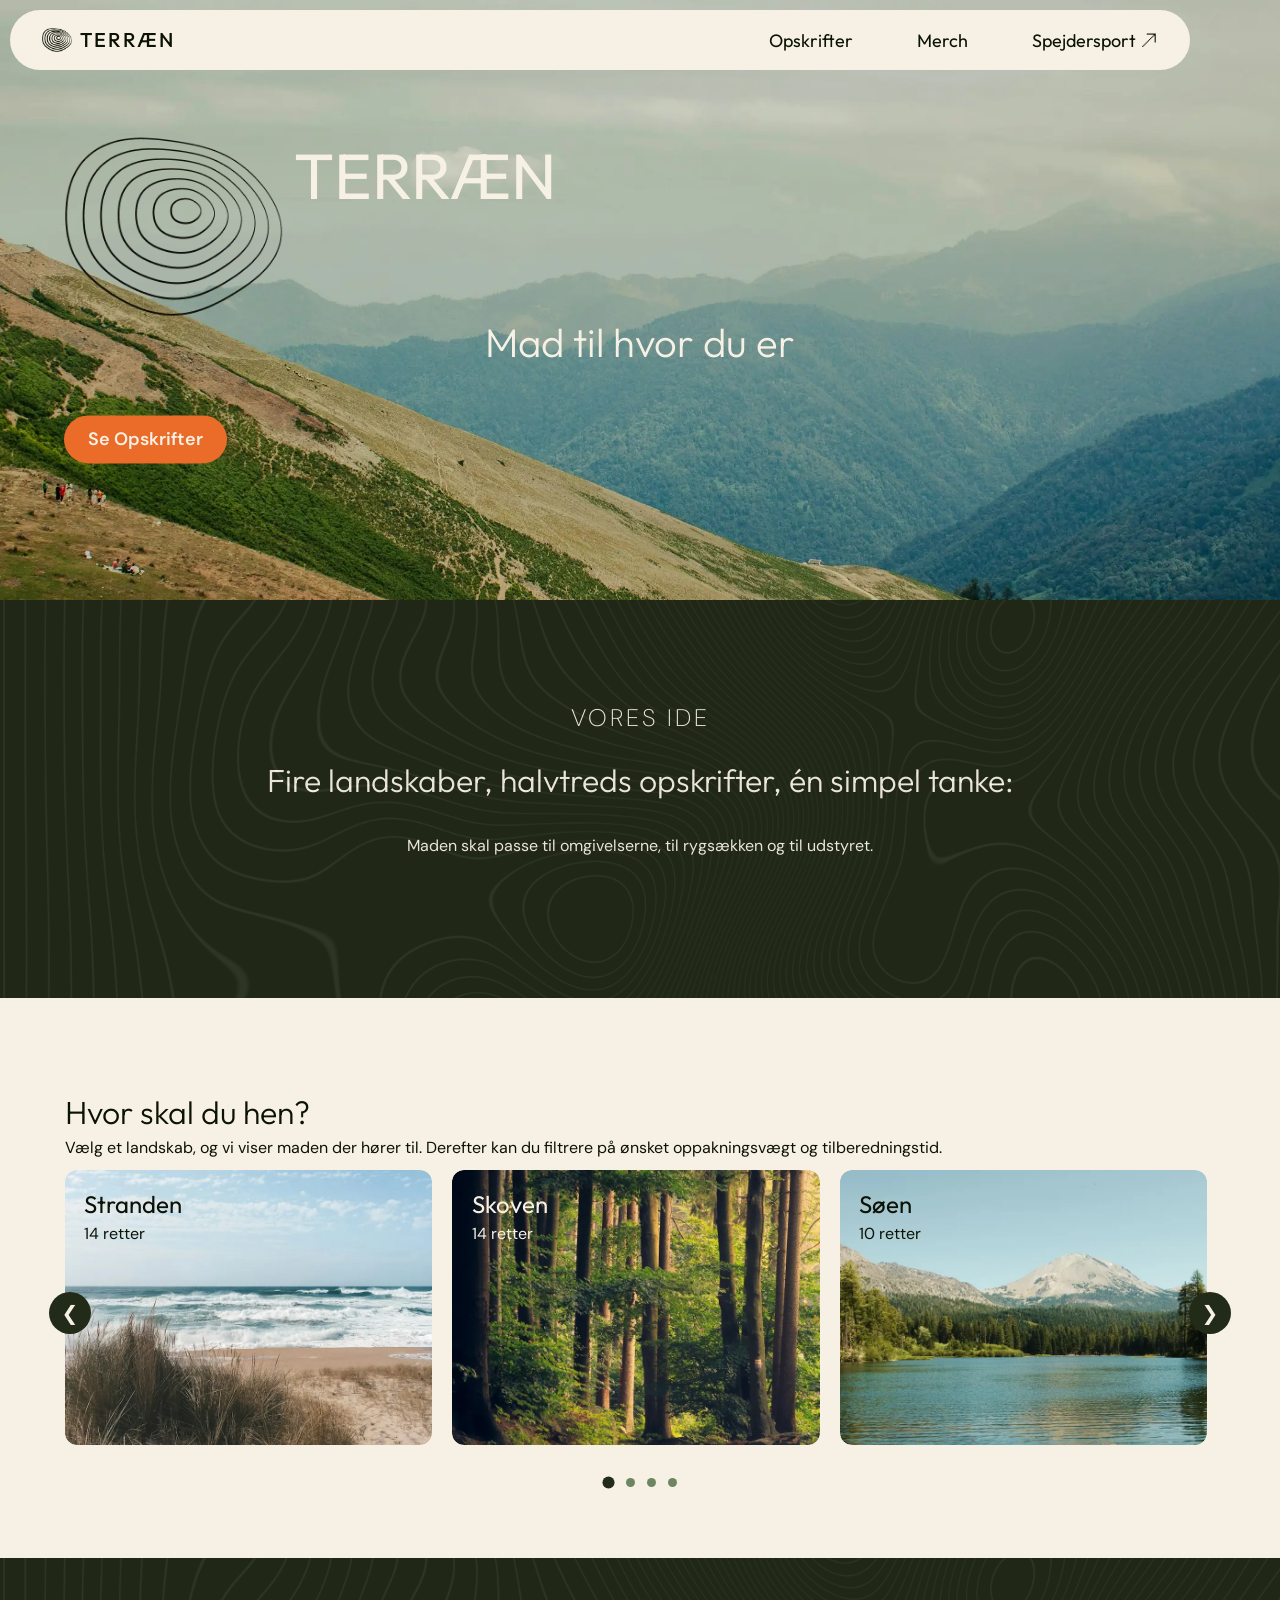
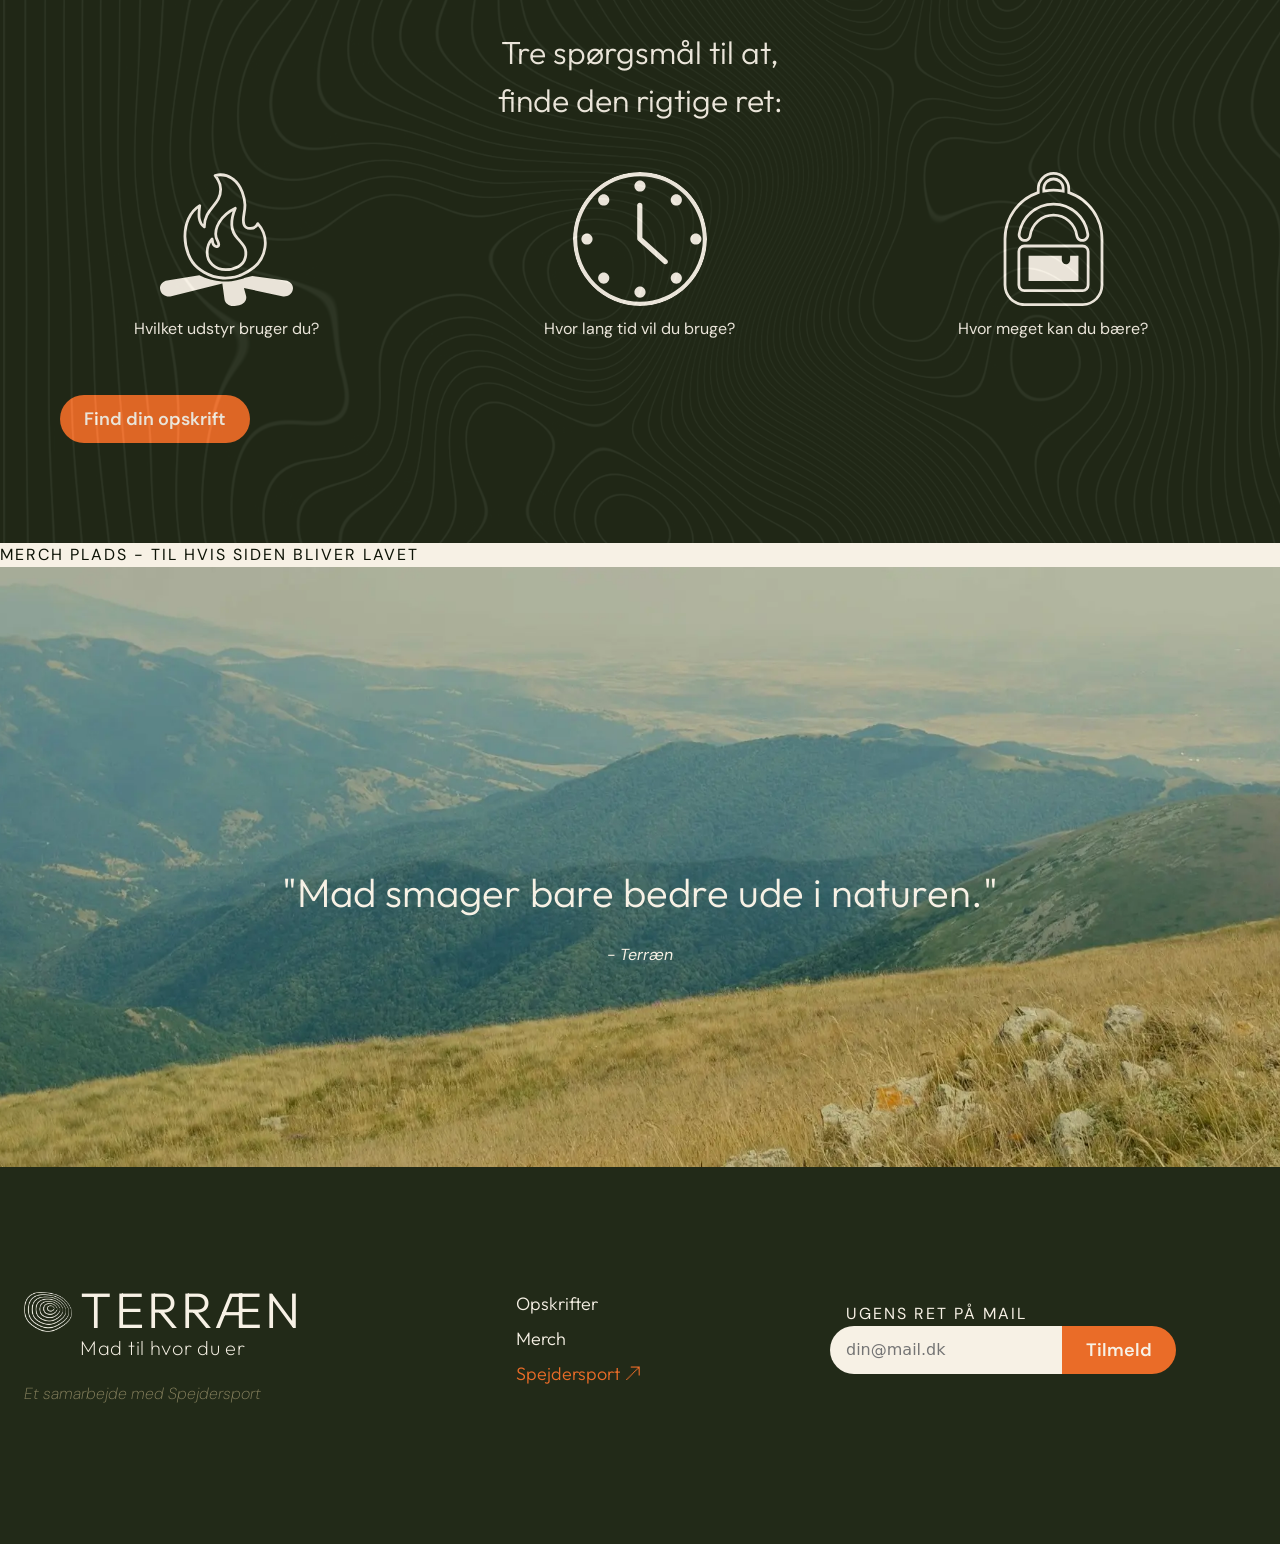
==== commit 69b051e8: "Update header positioning, enhance logo display, and unify footer text across multiple pages" ====
--- a/index.html
+++ b/index.html
@@ -50,13 +50,16 @@
         <section class="hero">
             <img src="imgs/hero.webp" alt="Et billede af en masse bjerge">
             <div class="hero_text">
-                <h1>Terræn</h1>
+                <div class="logo_text">
+                    <img src="imgs/hero-logo.webp" alt="Terræn logo">
+                    <h1>TERRÆN</h1>
+                </div>
                 <h2>Mad til hvor du er</h2>
                 <a href="/" class="cta-btn">Se Opskrifter</a>
             </div>
         </section>
 
-        <div class="our_idea">
+        <div class="our_idea first_idea">
             <img class="detail" src="imgs/image_61.svg" alt="et buende mønster oven på grøn farve">
             <p class="caps_thin ide">Vores ide</p>
             <h3>Fire landskaber, halvtreds opskrifter, én simpel tanke:</h3>
@@ -176,7 +179,7 @@
                         alt="Logo for Terræn, en bølget spiral inspireret af et topografisk kort." />
                     <div class="logo-txt-box">
                         <p class="footerlogo">Terræn</p>
-                        <p class="logo-txt">Opskrifter til hvor du er</p>
+                        <p class="logo-txt">Mad til hvor du er</p>
                     </div>
                     <p class="samarbejde">Et samarbejde med Spejdersport</p>
                 </div>
--- a/css/general.css
+++ b/css/general.css
@@ -165,7 +165,7 @@
   text-decoration: underline;
 }
 header {
-  position: sticky;
+  position: absolute;
   max-width: 1200px;
   width: 100%;
   justify-self: center;
--- a/css/index.css
+++ b/css/index.css
@@ -40,6 +40,14 @@
     margin-bottom: 3rem;
   }
 }
+.logo_text {
+  display: flex;
+  flex-direction: row;
+}
+.logo_text img {
+  width: 20%;
+  padding-right: 10px;
+}
 
 .our_idea {
   position: relative;
@@ -47,7 +55,7 @@
   background-color: var(--color-green700);
   color: var(--color-light);
   text-align: center;
-  padding: 30px 70px;
+  padding: 70px 60px 90px 60px;
   place-items: center;
   h3 {
     z-index: 3;
@@ -56,9 +64,15 @@
     z-index: 3;
   }
 }
+.first_idea {
+  padding: 100px 90px 140px 90px;
+  h3 {
+    padding-bottom: 30px;
+  }
+}
 .detail {
   position: absolute;
-  width: 100%;
+  width: 130%;
   object-fit: cover;
   opacity: 11%;
   inset: 0;
@@ -94,6 +108,7 @@
 
 .ide {
   font-size: 24px;
+  padding-bottom: 20px;
 }
 .citat {
   position: relative;
@@ -131,7 +146,7 @@
 .gallery_section {
   max-width: 1200px;
   margin: 0 auto;
-  padding: 40px 20px;
+  padding: 90px 25px 70px 25px;
 }
 .gallery_wrapper {
   position: relative;
@@ -247,15 +262,18 @@
 .gallery_dots .dot:hover {
   background: var(--color-green900);
 }
+footer {
+  margin: 0;
+}
 
 @media (max-width: 800px) {
   .gallery_card {
     flex: 0 0 100%;
   }
-  .gallery_arrow {
+  /* .gallery_arrow {
     width: 36px;
     height: 36px;
-  }
+  } */
 }
 
 /* Desktop */
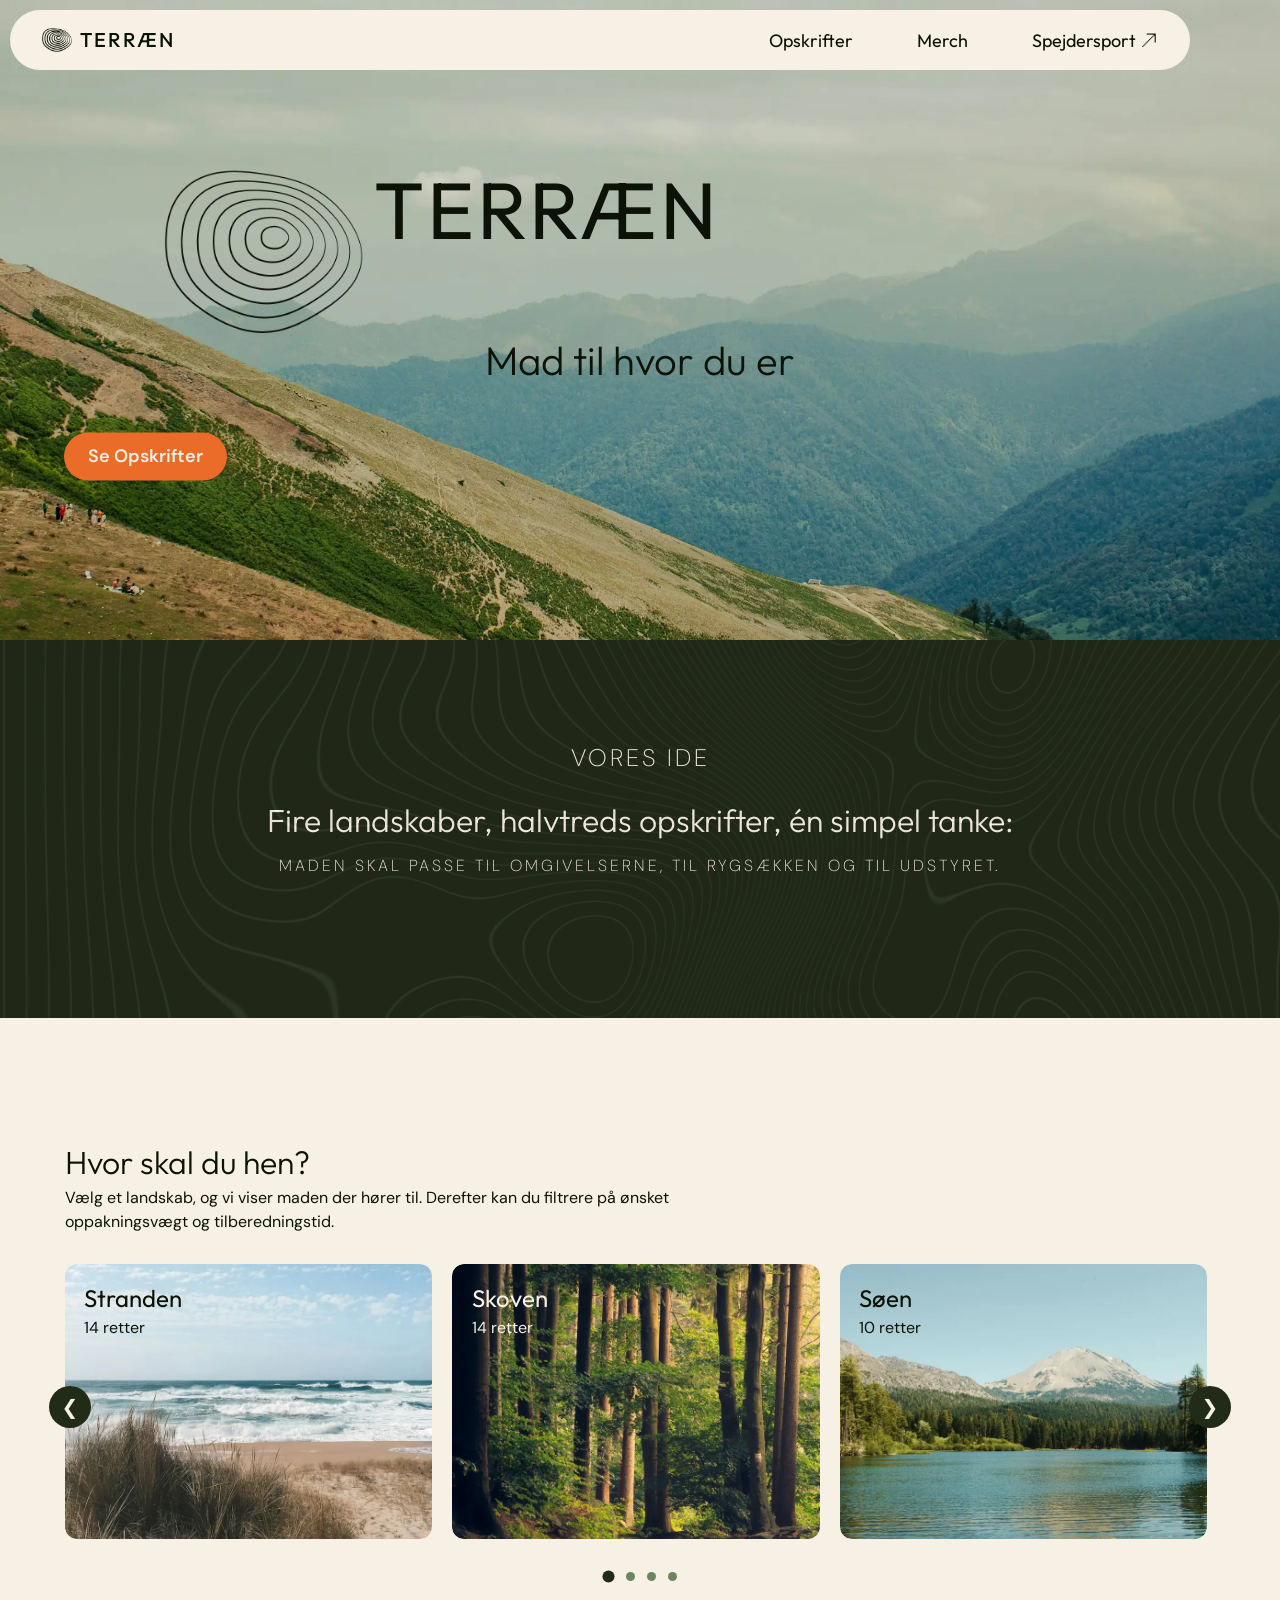
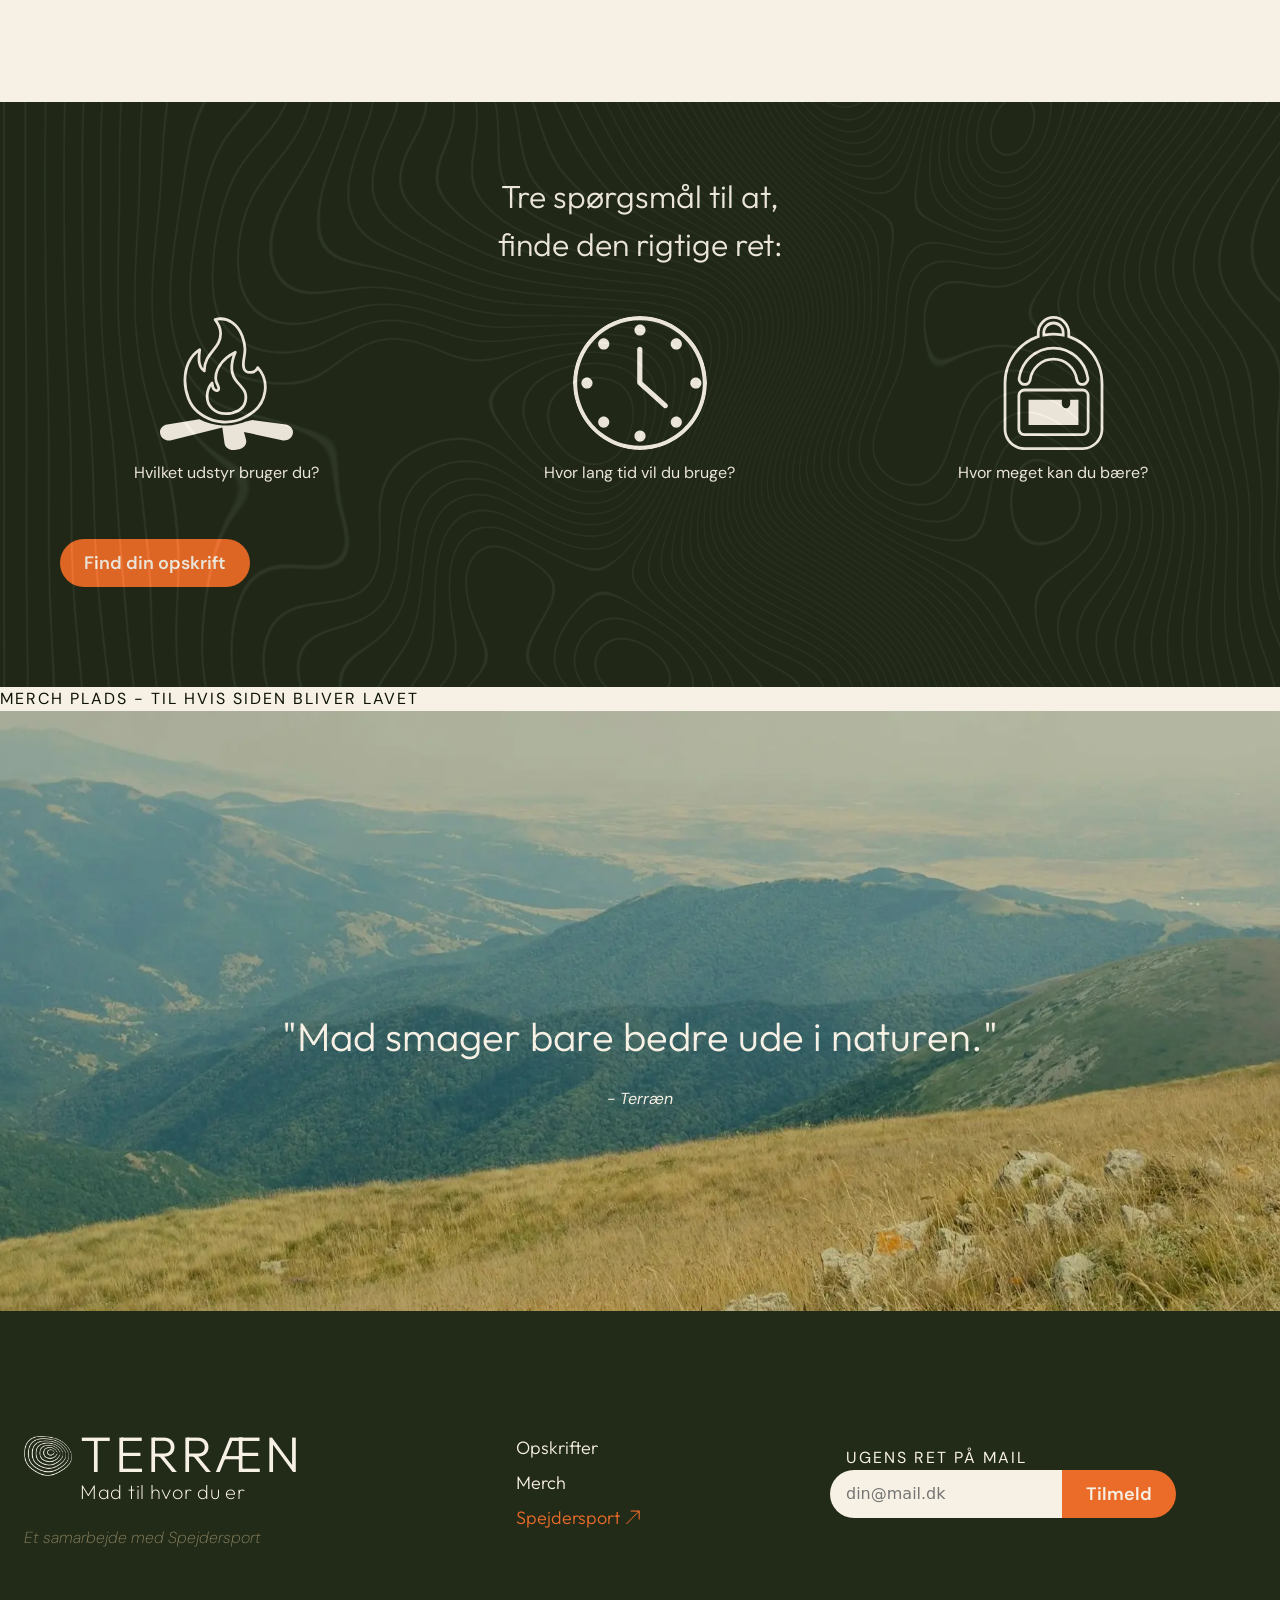
==== commit 457534c2: "Update color scheme, enhance footer styling, and improve gallery section layout" ====
--- a/index.html
+++ b/index.html
@@ -55,7 +55,7 @@
                     <h1>TERRÆN</h1>
                 </div>
                 <h2>Mad til hvor du er</h2>
-                <a href="/" class="cta-btn">Se Opskrifter</a>
+                <a href="productlist.html" class="cta-btn">Se Opskrifter</a>
             </div>
         </section>
 
@@ -63,7 +63,7 @@
             <img class="detail" src="imgs/image_61.svg" alt="et buende mønster oven på grøn farve">
             <p class="caps_thin ide">Vores ide</p>
             <h3>Fire landskaber, halvtreds opskrifter, én simpel tanke:</h3>
-            <p>Maden skal passe til omgivelserne, til rygsækken og til udstyret.</p>
+            <p class="food_ide">Maden skal passe til omgivelserne, til rygsækken og til udstyret.</p>
         </div>
         <section class="gallery_section">
             <h3>Hvor skal du hen?</h3>
@@ -74,59 +74,66 @@
                 <button class="gallery_arrow prev" aria-label="Scroll til forrige billeder">&#10094</button>
                 <div class="gallery_track" id="galleryTrack">
                     <article class="gallery_card">
-                        <div class="gallery_image_wrap">
-                            <img src="imgs/beach.webp"
-                                alt="Et billede af en sand banke med marehalm, og havet i baggrunden">
-                            <div class="gallery_overlay hover beach">
-                                <h4>Stranden</h4>
-                                <p>14 retter <i class="right arrow"></i></p>
-                                <div class="hover_text">
-                                    <p>Lyden af vinden, smagen af havet.</p>
-                                </div>
-                            </div>
-                        </div>
-                    </article>
-
-                    <article class="gallery_card">
-                        <div class="gallery_image_wrap">
-                            <img src="imgs/forest.webp" alt="Et billede af en lysning i en løvtæt skov">
-                            <div class="gallery_overlay hover forest">
-                                <h4>Skoven</h4>
-                                <p>14 retter <i class="right arrow"></i></p>
-                                <div class="hover_text">
-                                    <p>Fugle, sol, skygge og duften af bål.</p>
-                                </div>
-
-                            </div>
-                        </div>
-                    </article>
-
-                    <article class="gallery_card">
-                        <div class="gallery_image_wrap">
-                            <img src="imgs/lake.webp"
-                                alt="Et billede af en sø med skov og bjerge på den modsatte søbred">
-                            <div class="gallery_overlay hover">
-                                <h4>Søen</h4>
-                                <p>10 retter <i class="right arrow"></i></p>
-                                <div class="hover_text">
-                                    <p>Ro ved vandet. Morgenmad, rejer og søde stunder.</p>
-                                </div>
-                            </div>
-                        </div>
-                    </article>
-
-                    <article class="gallery_card">
-                        <div class="gallery_image_wrap">
-                            <img src="imgs/mountain.webp"
-                                alt="Et billede af forskellige bjergrygge og lavthængende skyer">
-                            <div class="gallery_overlay hover">
-                                <h4>Bjergene</h4>
-                                <p class="light">14 retter <i class="right arrow"></i></p>
-                                <div class="hover_text">
-                                    <p>Adrenelin i højderne. Mad med god energi.</p>
-                                </div>
-                            </div>
-                        </div>
+                        <a href="productlist.html">
+                            <div class="gallery_image_wrap">
+                                <img src="imgs/beach.webp"
+                                    alt="Et billede af en sand banke med marehalm, og havet i baggrunden">
+                                <div class="gallery_overlay hover beach">
+                                    <h4>Stranden</h4>
+                                    <p>14 retter <i class="right arrow"></i></p>
+                                    <div class="hover_text">
+                                        <p>Lyden af vinden, smagen af havet.</p>
+                                    </div>
+                                </div>
+                            </div>
+                        </a>
+                    </article>
+
+                    <article class="gallery_card">
+                        <a href="productlist.html">
+                            <div class="gallery_image_wrap">
+                                <img src="imgs/forest.webp" alt="Et billede af en lysning i en løvtæt skov">
+                                <div class="gallery_overlay hover forest">
+                                    <h4>Skoven</h4>
+                                    <p>14 retter <i class="right arrow"></i></p>
+                                    <div class="hover_text">
+                                        <p>Fugle, sol, skygge og duften af bål.</p>
+                                    </div>
+                                </div>
+                            </div>
+                        </a>
+                    </article>
+
+                    <article class="gallery_card">
+                        <a href="productlist.html">
+                            <div class="gallery_image_wrap">
+                                <img src="imgs/lake.webp"
+                                    alt="Et billede af en sø med skov og bjerge på den modsatte søbred">
+                                <div class="gallery_overlay hover">
+                                    <h4>Søen</h4>
+                                    <p>10 retter <i class="right arrow"></i></p>
+                                    <div class="hover_text">
+                                        <p>Ro ved vandet. Morgenmad, rejer og søde stunder.</p>
+                                    </div>
+                                </div>
+                            </div>
+                        </a>
+                    </article>
+
+                    <article class="gallery_card">
+                        <a href="productlist.html">
+                            <div class="gallery_image_wrap">
+                                <img src="imgs/mountain.webp"
+                                    alt="Et billede af forskellige bjergrygge og lavthængende skyer">
+                                <div class="gallery_overlay hover">
+                                    <h4>Bjergene</h4>
+                                    <p class="light">14 retter <i class="right arrow"></i></p>
+                                    <div class="hover_text">
+                                        <p>Adrenelin i højderne. Mad med god energi.</p>
+                                    </div>
+                                </div>
+                            </div>
+                        </a>
                     </article>
 
                 </div>
@@ -158,7 +165,7 @@
                     <p>Hvor meget kan du bære?</p>
                 </div>
             </div>
-            <a href="/" class="cta-btn qa">Find din opskrift</a>
+            <a href="productlist.html" class="cta-btn qa">Find din opskrift</a>
         </div>
         <p class="caps">Merch plads - til hvis siden bliver lavet</p>
 
--- a/css/index.css
+++ b/css/index.css
@@ -34,7 +34,7 @@
   transform: translate(-50%, -50%);
   text-align: center;
   place-items: center;
-  color: var(--color-light);
+  color: var(--color-green900);
   width: 90%;
   h2 {
     margin-bottom: 3rem;
@@ -278,6 +278,28 @@
 
 /* Desktop */
 @media (min-width: 800px) {
+  .hero {
+    height: 100%;
+  }
+  h1 {
+    letter-spacing: 3px;
+    font-size: 80px;
+  }
+  .food_ide {
+    text-transform: uppercase;
+    font-weight: 200;
+    letter-spacing: 3px;
+  }
+  .first_idea h3 {
+    padding-bottom: 10px;
+  }
+  .logo_text {
+    margin-left: 100px;
+  }
+  .logo_text img {
+    padding-top: 10px;
+  }
+
   .citat h2,
   .citat p {
     position: absolute;
@@ -295,6 +317,13 @@
   }
   .hover_text {
     visibility: hidden;
+  }
+  .gallery_section {
+    padding: 120px 25px;
+    p {
+      margin-bottom: 20px;
+      width: 55ch;
+    }
   }
   .gallery_card:hover img {
     transform: scale(1.02);
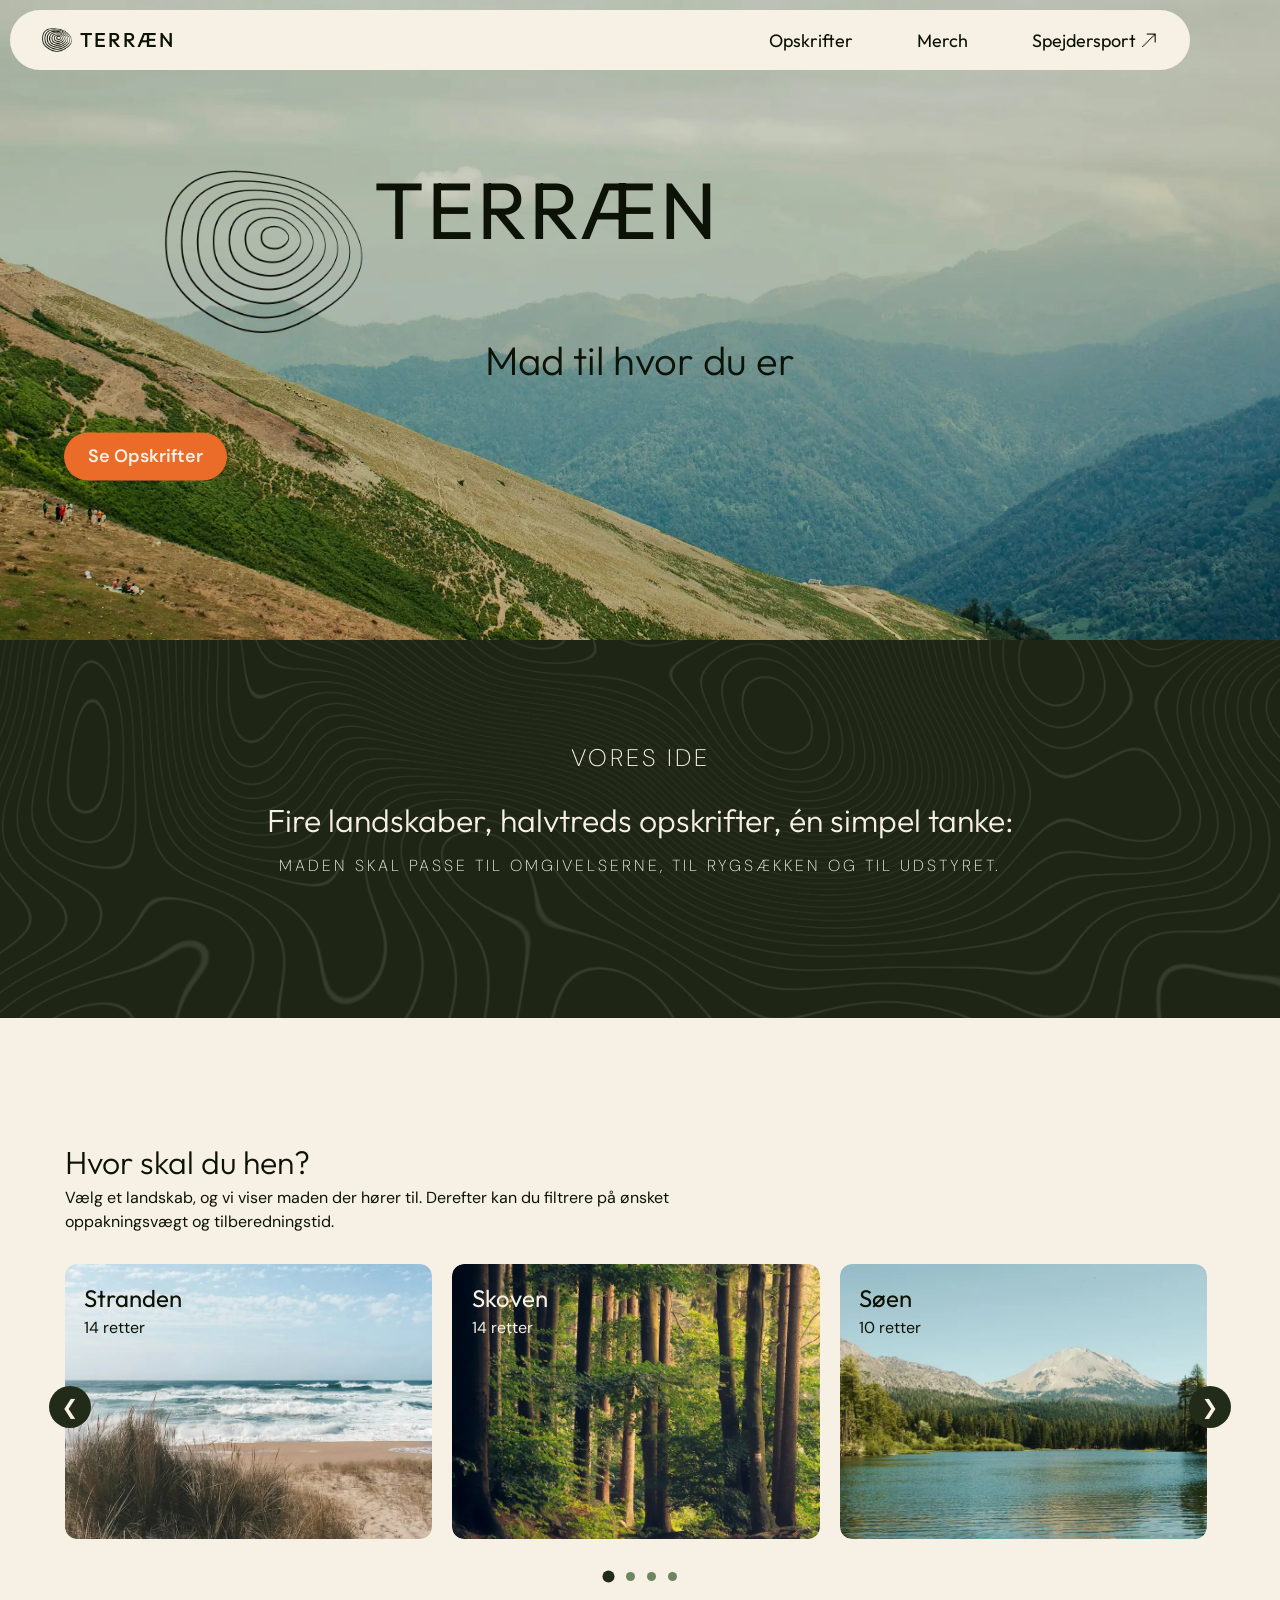
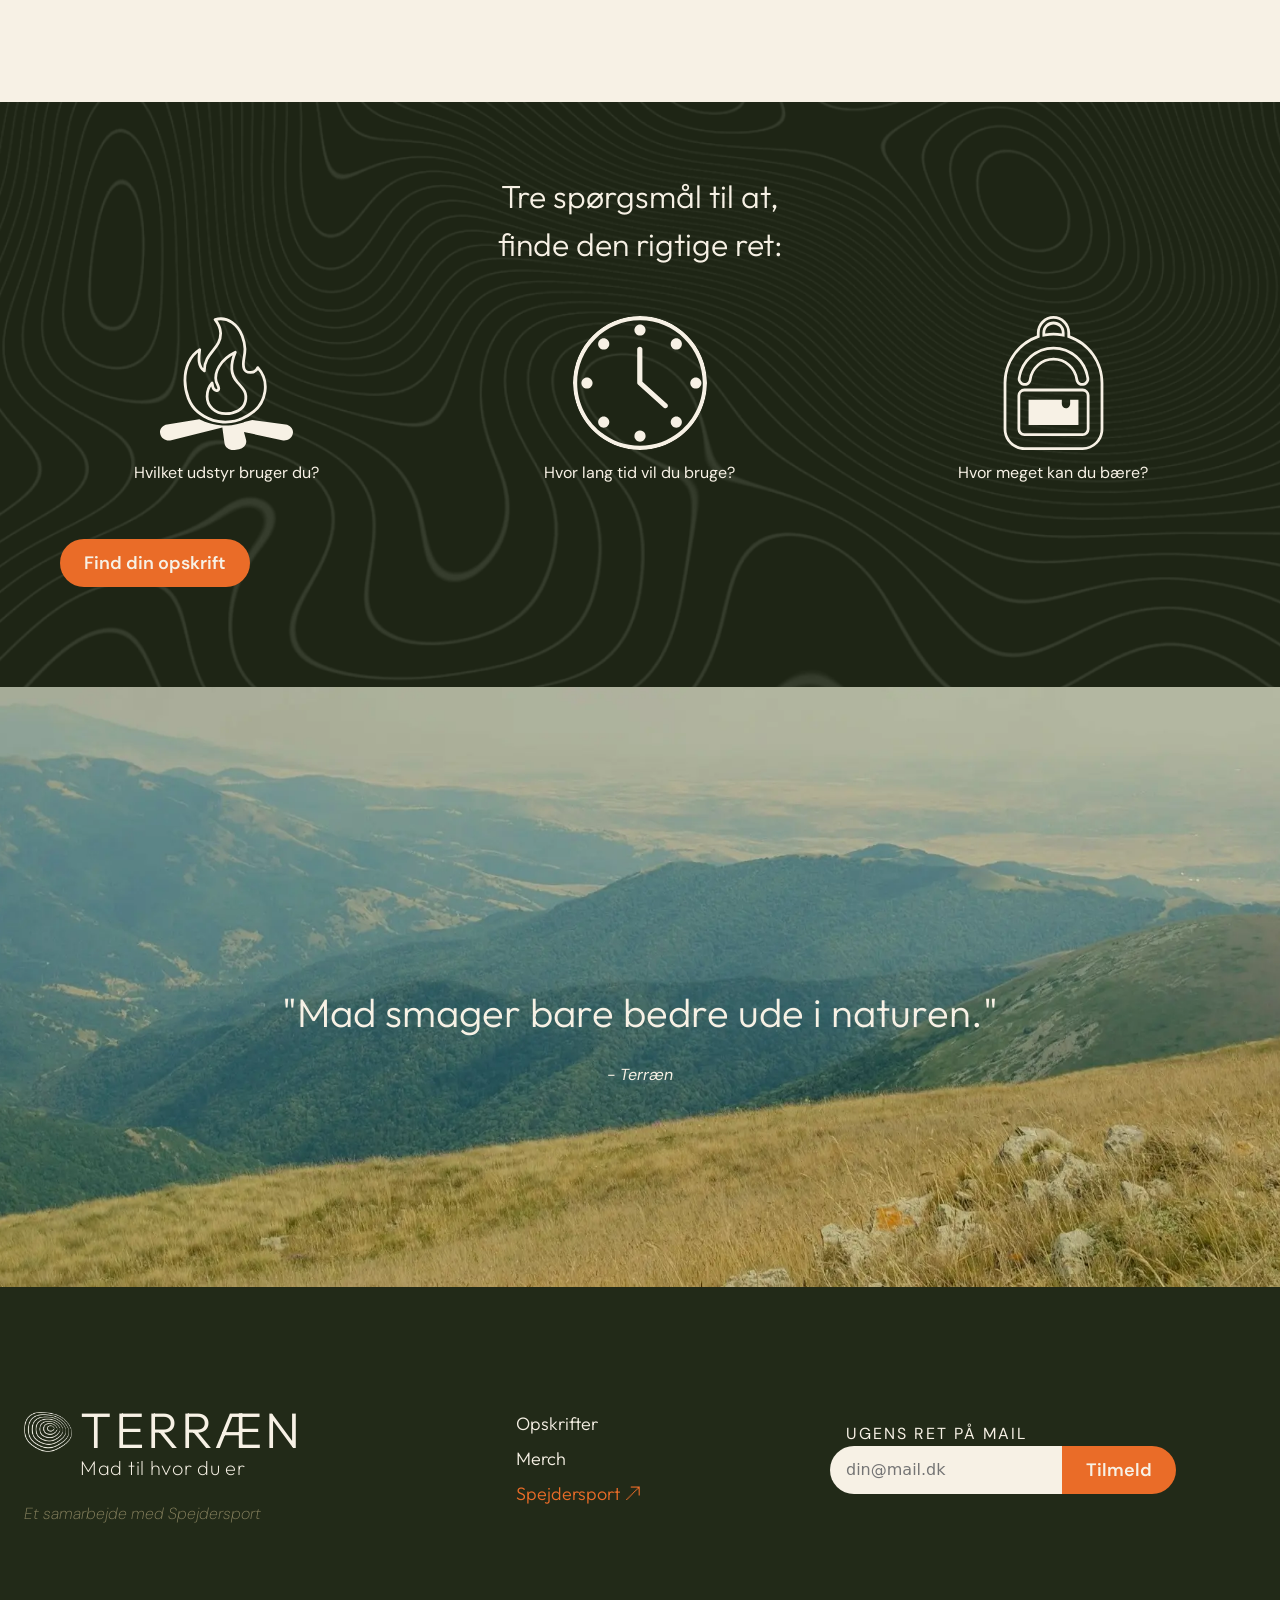
==== commit 7f6e9ac3: "index passes lighthouse test" ====
--- a/index.html
+++ b/index.html
@@ -60,7 +60,7 @@
         </section>
 
         <div class="our_idea first_idea">
-            <img class="detail" src="imgs/image_61.svg" alt="et buende mønster oven på grøn farve">
+            <!-- <img class="detail" src="imgs/pattern.webp" alt="et buende mønster oven på grøn farve"> -->
             <p class="caps_thin ide">Vores ide</p>
             <h3>Fire landskaber, halvtreds opskrifter, én simpel tanke:</h3>
             <p class="food_ide">Maden skal passe til omgivelserne, til rygsækken og til udstyret.</p>
@@ -148,7 +148,7 @@
         </section>
 
         <div class="our_idea">
-            <img class="detail" src="imgs/image_61.svg" alt="et buende mønster oven på grøn farve">
+            <!-- <img class="detail" src="imgs/pattern.webp" alt="et buende mønster oven på grøn farve"> -->
             <h3>Tre spørgsmål til at,</h3>
             <h3>finde den rigtige ret:</h3>
             <div class="q_icons">
@@ -167,7 +167,6 @@
             </div>
             <a href="productlist.html" class="cta-btn qa">Find din opskrift</a>
         </div>
-        <p class="caps">Merch plads - til hvis siden bliver lavet</p>
 
         <div class="citat">
             <img src="imgs/banner.webp" alt="Et billede af en bjergryg i front med flere bjergrygge i baggrunden">
--- a/css/index.css
+++ b/css/index.css
@@ -52,6 +52,8 @@
 .our_idea {
   position: relative;
   overflow: hidden;
+  background: url("../imgs/pattern.webp") no-repeat;
+  background-size: cover;
   background-color: var(--color-green700);
   color: var(--color-light);
   text-align: center;
@@ -70,7 +72,7 @@
     padding-bottom: 30px;
   }
 }
-.detail {
+/* .detail {
   position: absolute;
   width: 130%;
   object-fit: cover;
@@ -78,7 +80,7 @@
   inset: 0;
   pointer-events: none;
   z-index: 0;
-}
+} */
 /* .arrow {
   border: solid var(--color-green900);
   border-width: 0 3px 3px 0;
